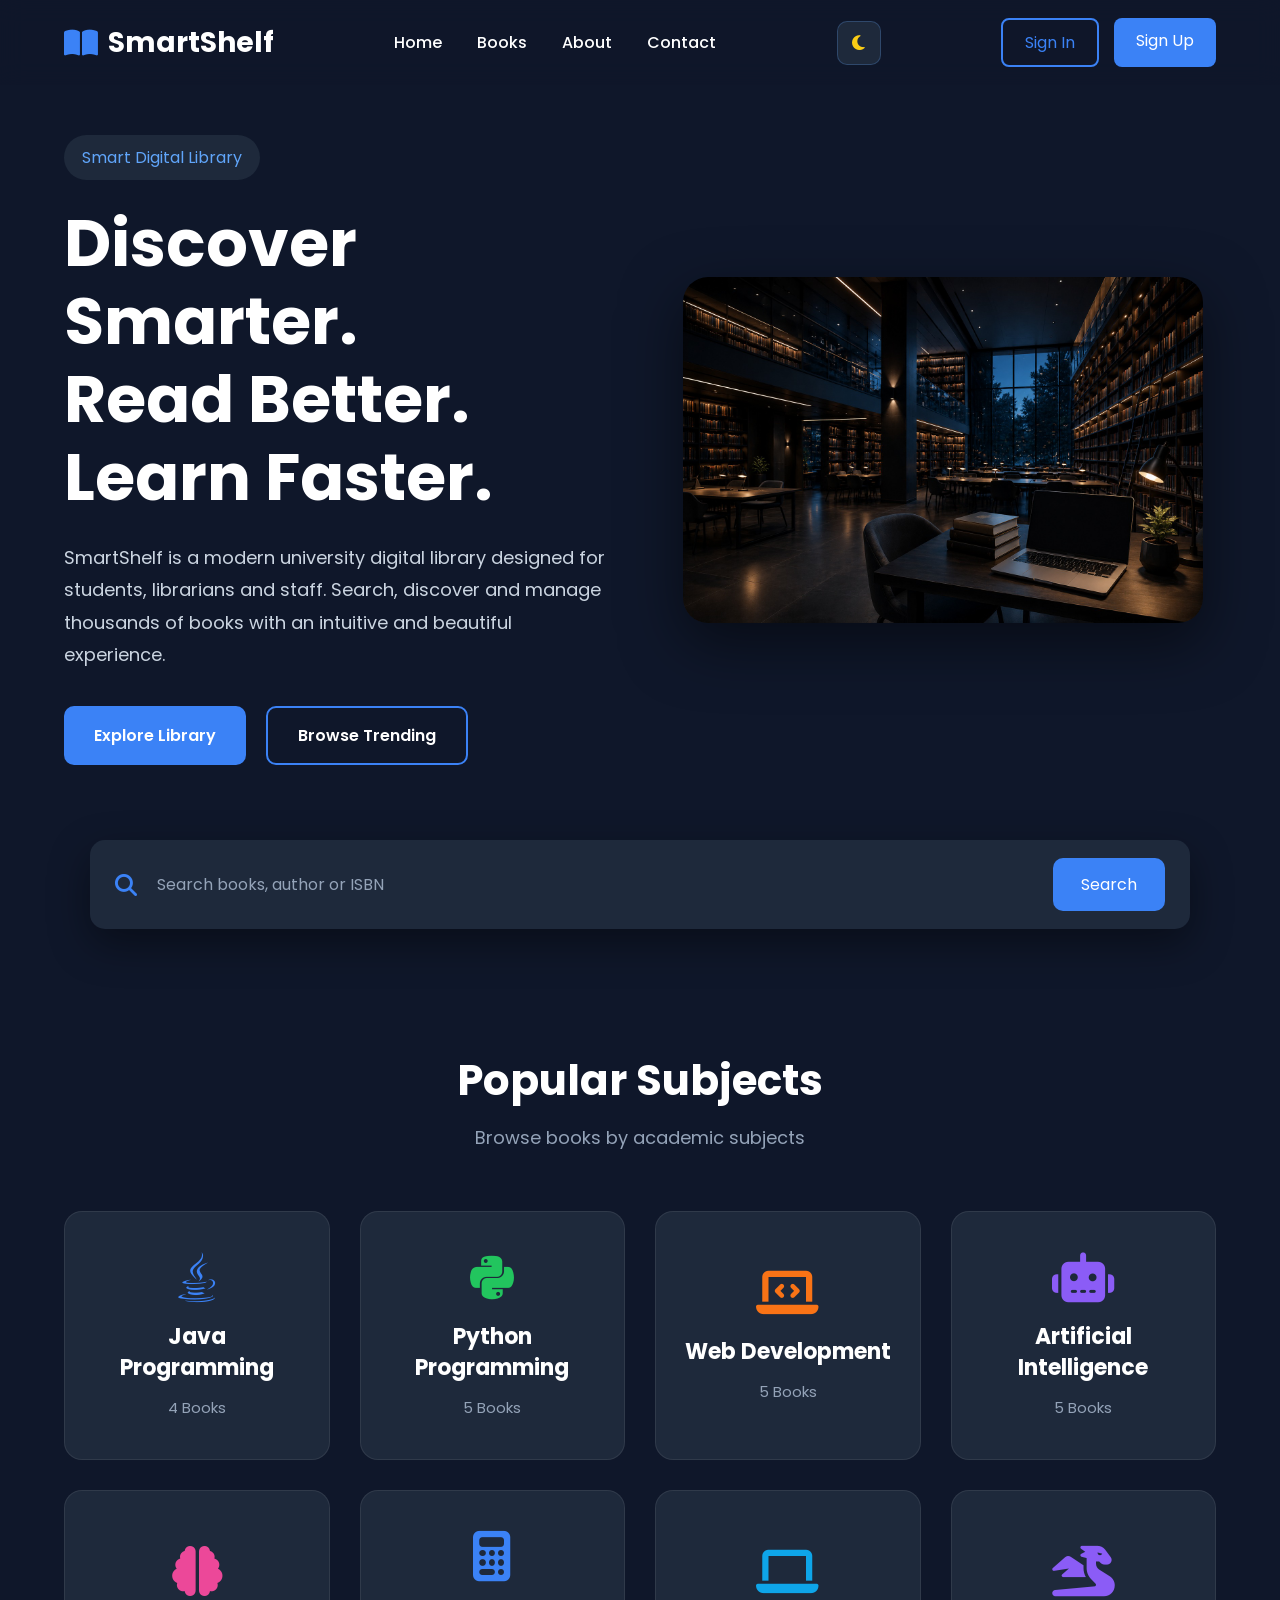
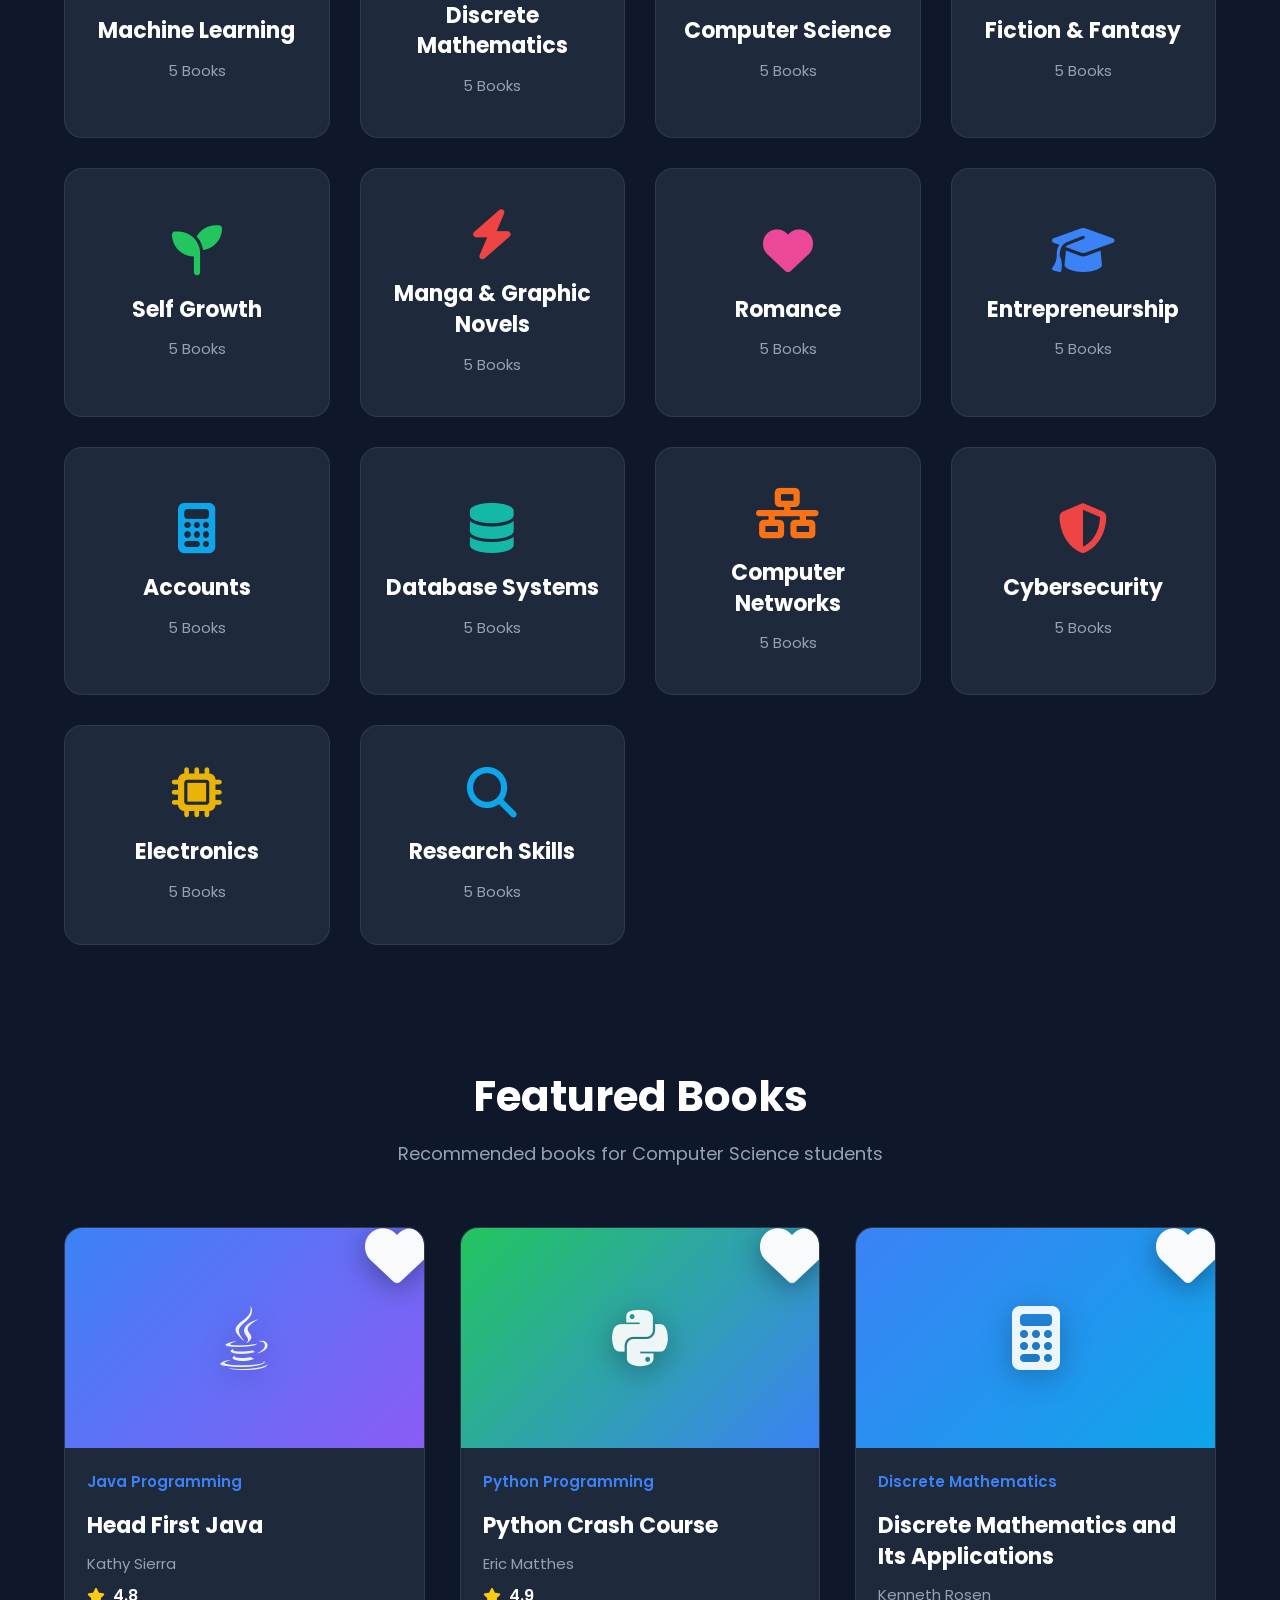
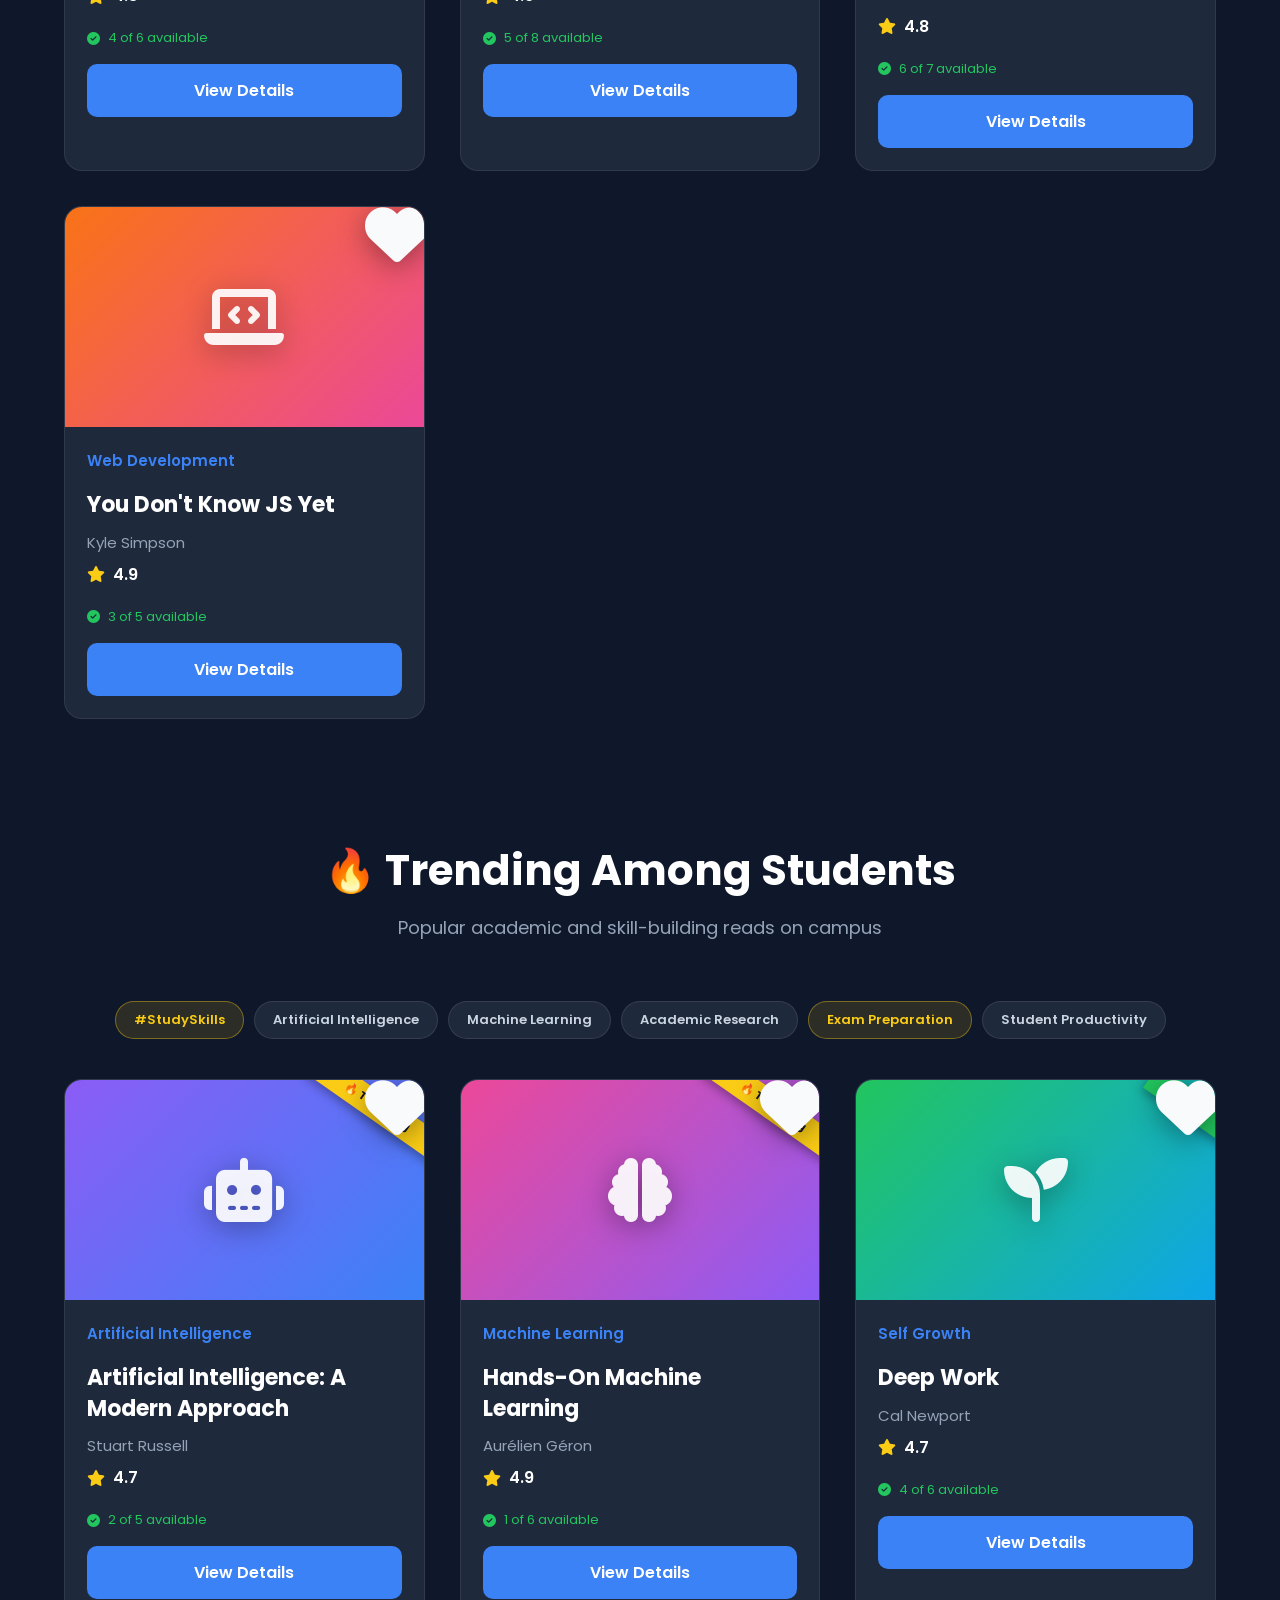
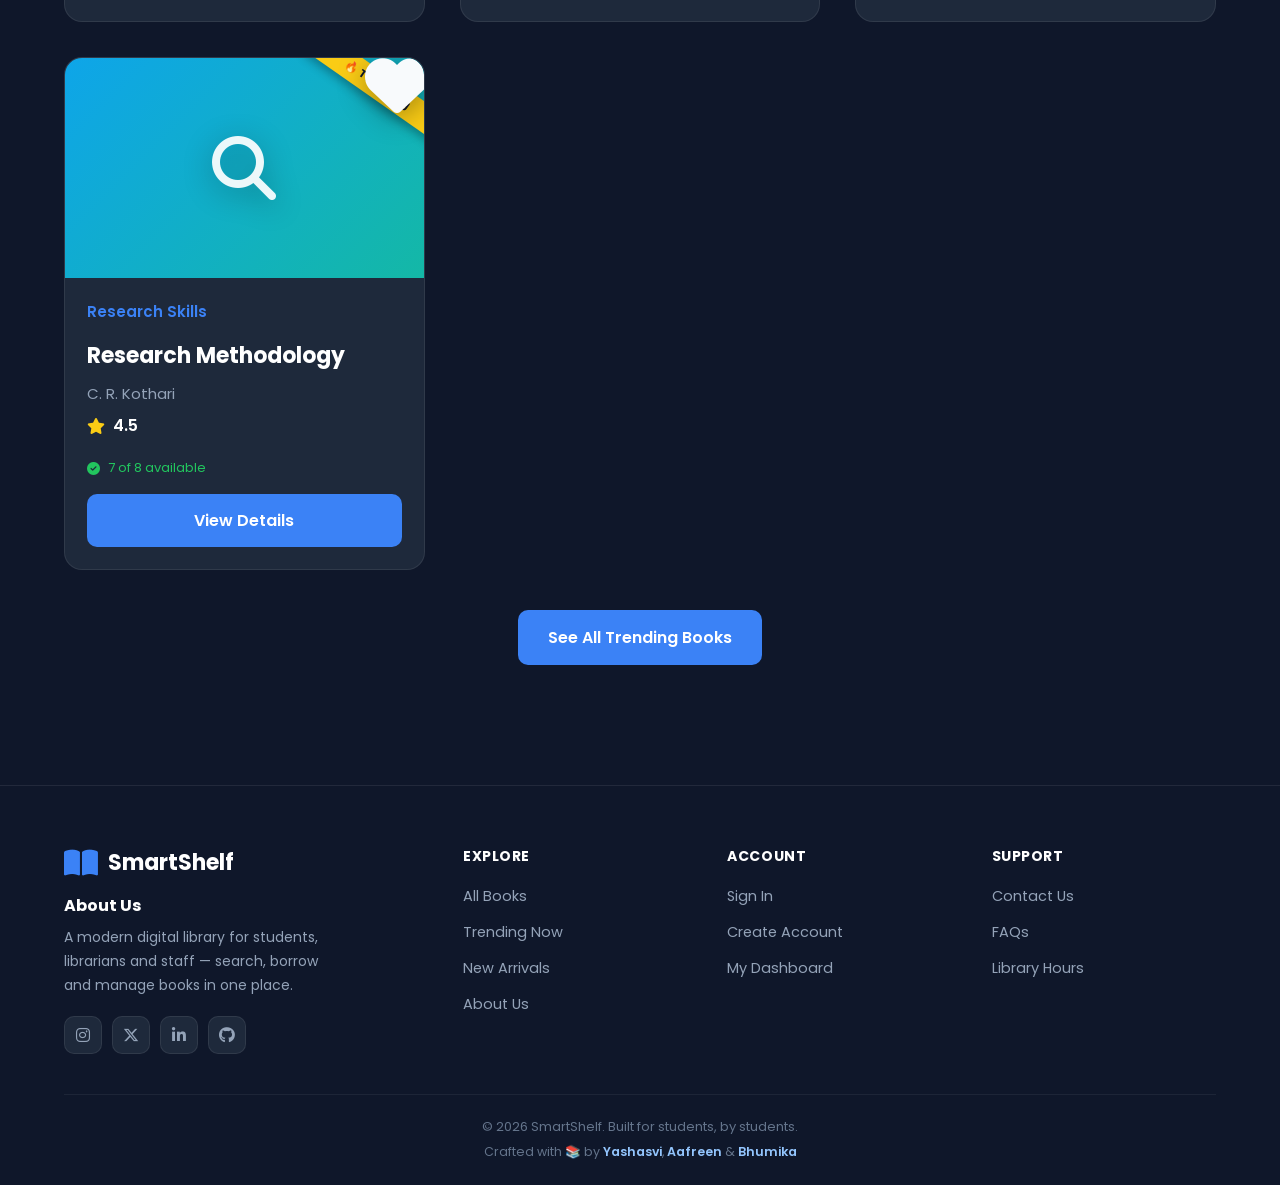
==== index.html @ 06f3b606 "Initial project upload" ====
<!DOCTYPE html>
<html lang="en">

<head>
    <meta charset="UTF-8">
    <meta name="viewport" content="width=device-width, initial-scale=1.0">
    <title>SmartShelf | Discover Smarter. Read Better. Learn Faster.</title>

    <!-- CSS -->
    <link rel="stylesheet" href="style.css">
    <link rel="stylesheet" href="enhancements.css">

    <!-- Google Font -->
    <link
        href="https://fonts.googleapis.com/css2?family=Poppins:wght@300;400;500;600;700;800&display=swap"
        rel="stylesheet">

    <!-- Font Awesome -->
    <link rel="stylesheet"
        href="https://cdnjs.cloudflare.com/ajax/libs/font-awesome/6.7.2/css/all.min.css">
</head>

<body>

    <!-- ==================== PAGE LOADER ==================== -->
    <div id="page-loader" class="page-loader" aria-label="Loading SmartShelf">
        <div class="loader-content">
            <div class="loader-logo">
                <i class="fa-solid fa-book-open"></i>
            </div>
            <h2>SmartShelf</h2>
            <p>Preparing your library...</p>
            <div class="loader-track">
                <div class="loader-progress"></div>
            </div>
            <span class="loader-percent">0%</span>
        </div>
    </div>


    <!-- ==================== HEADER ==================== -->

    <header>

        <nav class="navbar">

            <div class="logo">
                <i class="fa-solid fa-book-open"></i>
                <h2>SmartShelf</h2>
            </div>

            <ul class="nav-links">

                <li><a href="index.html">Home</a></li>

                <li><a href="catalog.html">Books</a></li>

                <li><a href="about.html">About</a></li>

                <li><a href="contact.html">Contact</a></li>

            </ul>


                <button class="theme-toggle" id="themeToggle" type="button" aria-label="Toggle dark and light mode">
                <i class="fa-solid fa-moon"></i>
            </button>
            <button class="menu-toggle" type="button" aria-label="Open navigation" aria-expanded="false">
                    <i class="fa-solid fa-bars"></i>
                </button>

            <div class="nav-btn">

                <a href="login.html" class="login-btn">Sign In</a>

                <a href="signup.html" class="signup-btn">Sign Up</a>

            </div>

        </nav>

    </header>

    <!-- ==================== HERO SECTION ==================== -->

    <main>

        <section class="hero">

            <div class="hero-left">

                <span class="tag">
                    Smart Digital Library
                </span>

                <h1>
                    Discover Smarter.
                    <br>
                    Read Better.
                    <br>
                    Learn Faster.
                </h1>

                <p>

                    SmartShelf is a modern university digital library
                    designed for students, librarians and staff.
                    Search, discover and manage thousands of books
                    with an intuitive and beautiful experience.

                </p>

                <div class="hero-buttons">

                    <button class="primary-btn" onclick="location.href='catalog.html'">

                        Explore Library

                    </button>

                    <button class="secondary-btn" onclick="location.href='catalog.html?trend=1'">

                        Browse Trending

                    </button>

                </div>

            </div>

            <div class="hero-right">

                <img src="backgroundimg.png.jpeg"
                    alt="Digital Library">

            </div>

        </section>

        <!-- ================= SEARCH ================= -->

        <section class="search-section">

            <div class="search-box">

                <i class="fa-solid fa-magnifying-glass"></i>

                <input type="text" id="homeSearchInput"
                    placeholder="Search books, author or ISBN">

                <button onclick="const q=document.getElementById('homeSearchInput').value; location.href='catalog.html'+(q?'?q='+encodeURIComponent(q):'')">

                    Search

                </button>

            </div>

        </section>
        

<section class="categories">



    <div class="section-title">



        <h2>Popular Subjects</h2>

        <p>Browse books by academic subjects</p>



    </div>



    <div class="category-container" id="categoryContainer">
        <!-- Rendered dynamically from data.js GENRES -->
    </div>



</section>

<!-- ================= FEATURED BOOKS ================= -->



<section class="featured-books">



    <div class="section-title">



        <h2>Featured Books</h2>



        <p>Recommended books for Computer Science students</p>



    </div>



    <div class="book-container" id="featuredBooksContainer">
        <!-- Rendered dynamically from data.js BOOKS -->
    </div>

</section>

<!-- ================= TRENDING NOW ================= -->

<section class="trending-section">

    <div class="section-title">
        <h2>🔥 Trending Among Students</h2>
        <p>Popular academic and skill-building reads on campus</p>
    </div>

    <div class="trend-tags">
        <span class="trend-tag hot">#StudySkills</span>
        <span class="trend-tag">Artificial Intelligence</span>
        <span class="trend-tag">Machine Learning</span>
        <span class="trend-tag">Academic Research</span>
        <span class="trend-tag hot">Exam Preparation</span>
        <span class="trend-tag">Student Productivity</span>
    </div>

    <div class="book-container" id="trendingBooksContainer">
        <!-- Rendered dynamically from data.js BOOKS (trending: true) -->
    </div>

    <div class="section-cta" style="text-align:center; margin-top:40px;">
        <button class="primary-btn" onclick="location.href='catalog.html?trend=1'">See All Trending Books</button>
    </div>

</section>

    </main>

    <footer class="site-footer">
        <div class="footer-inner">
            <div class="footer-about">
                <div class="logo">
                    <i class="fa-solid fa-book-open"></i>
                    <h2>SmartShelf</h2>
                </div>
                <h4 style="margin:14px 0 8px;">About Us</h4>
                <p>A modern digital library for students, librarians and staff — search, borrow and manage books in one place.</p>
                <div class="footer-social">
                    <a href="#"><i class="fa-brands fa-instagram"></i></a>
                    <a href="#"><i class="fa-brands fa-x-twitter"></i></a>
                    <a href="#"><i class="fa-brands fa-linkedin-in"></i></a>
                    <a href="#"><i class="fa-brands fa-github"></i></a>
                </div>
            </div>
            <div class="footer-col">
                <h4>Explore</h4>
                <ul>
                    <li><a href="catalog.html">All Books</a></li>
                    <li><a href="catalog.html?trend=1">Trending Now</a></li>
                    <li><a href="catalog.html?filter=new">New Arrivals</a></li>
                    <li><a href="about.html">About Us</a></li>
                </ul>
            </div>
            <div class="footer-col">
                <h4>Account</h4>
                <ul>
                    <li><a href="login.html">Sign In</a></li>
                    <li><a href="signup.html">Create Account</a></li>
                    <li><a href="dashboard.html">My Dashboard</a></li>
                </ul>
            </div>
            <div class="footer-col">
                <h4>Support</h4>
                <ul>
                    <li><a href="contact.html">Contact Us</a></li>
                    <li><a href="about.html">FAQs</a></li>
                    <li><a href="#">Library Hours</a></li>
                </ul>
            </div>
        </div>
        <div class="footer-bottom">
            <p>&copy; 2026 SmartShelf. Built for students, by students.</p>
            <p class="footer-credit">Crafted with 📚 by <strong>Yashasvi</strong>, <strong>Aafreen</strong> &amp; <strong>Bhumika</strong></p>
        </div>
    </footer>

    <script src="data.js"></script>
    <script src="app.js"></script>
    <script>
        document.addEventListener("DOMContentLoaded", () => {
            // ---- Popular Subjects (dynamic from GENRES) ----
            const catContainer = document.getElementById("categoryContainer");
            if (catContainer) {
                const books = getAllBooks();
                catContainer.innerHTML = Object.entries(GENRES).map(([key, g]) => {
                    const count = books.filter(b => b.genre === key).length;
                    return `
                    <div class="category-card" onclick="location.href='catalog.html?genre=${key}'">
                        <i class="${g.icon}" style="color:${g.color1}"></i>
                        <h3>${g.label}</h3>
                        <p>${count} Books</p>
                    </div>`;
                }).join("");
            }

            // ---- Featured Books (first 4 non-trending) ----
            const featuredContainer = document.getElementById("featuredBooksContainer");
            if (featuredContainer) {
                const books = getAllBooks().filter(b => !b.trending).slice(0, 4);
                featuredContainer.innerHTML = books.map(bookCardHTML).join("");
            }

            // ---- Trending Now (Gen-Z picks) ----
            const trendContainer = document.getElementById("trendingBooksContainer");
            if (trendContainer) {
                const books = getAllBooks().filter(b => b.trending);
                trendContainer.innerHTML = books.map(bookCardHTML).join("");
            }

            const loader = document.getElementById("page-loader");
            const progress = document.querySelector(".loader-progress");
            const percent = document.querySelector(".loader-percent");
            const menuToggle = document.querySelector(".menu-toggle");
            const navLinks = document.querySelector(".nav-links");

            let value = 0;
            const timer = setInterval(() => {
                value += Math.floor(Math.random() * 8) + 3;
                if (value >= 100) {
                    value = 100;
                    clearInterval(timer);
                }
                progress.style.width = value + "%";
                percent.textContent = value + "%";
            }, 55);

            window.addEventListener("load", () => {
                setTimeout(() => {
                    progress.style.width = "100%";
                    percent.textContent = "100%";
                    loader.classList.add("loader-hidden");
                    document.body.classList.add("page-ready");
                }, 250);
            });

            if (menuToggle && navLinks) {
                menuToggle.addEventListener("click", () => {
                    const isOpen = navLinks.classList.toggle("nav-open");
                    menuToggle.setAttribute("aria-expanded", isOpen);
                    menuToggle.innerHTML = isOpen
                        ? '<i class="fa-solid fa-xmark"></i>'
                        : '<i class="fa-solid fa-bars"></i>';
                });

                navLinks.querySelectorAll("a").forEach(link => {
                    link.addEventListener("click", () => {
                        navLinks.classList.remove("nav-open");
                        menuToggle.setAttribute("aria-expanded", "false");
                        menuToggle.innerHTML = '<i class="fa-solid fa-bars"></i>';
                    });
                });
            }
        });
    </script>

</body>

</html>
---- style.css ----
:root{
    --color-surface:#ffffff;
    --color-border:#D7DEE8;
    --color-text:#0F172A;
}

/* =========================
   Google Font & Reset
========================= */

*{
    margin:0;
    padding:0;
    box-sizing:border-box;
    font-family:'Poppins',sans-serif;
    scroll-behavior:smooth;
}

body{
    background:#0F172A;
    color:#fff;
}

body.light-mode{
    background:#F8FAFC;
    color:#0F172A;
}

a{
    text-decoration:none;
}

ul{
    list-style:none;
}

/* =========================
        NAVBAR
========================= */

header{
    width:100%;
    position:fixed;
    top:0;
    left:0;
    z-index:1000;

    background:rgba(15,23,42,0.8);
    backdrop-filter:blur(12px);
}

.navbar{

    width:90%;
    max-width:1300px;

    margin:auto;

    display:flex;
    justify-content:space-between;
    align-items:center;

    padding:18px 0;
}

/* Logo */

.logo{
    display:flex;
    align-items:center;
    gap:10px;
}

.logo i{
    color:#3B82F6;
    font-size:30px;
}

.logo h2{
    font-size:28px;
    color:white;
}

/* Navigation */

.nav-links{

    display:flex;
    gap:35px;
}

.nav-links a{

    color:white;
    font-weight:500;
    transition:.3s;
}

.nav-links a:hover{

    color:#3B82F6;
}

/* Buttons */

.nav-btn{

    display:flex;
    gap:15px;
}

.login-btn,
.signup-btn{

    padding:10px 22px;

    border-radius:8px;

    transition:.3s;
}

/* Sign In */

.login-btn{

    color:#3B82F6;

    border:2px solid #3B82F6;
}

.login-btn:hover{

    background:#3B82F6;
    color:white;
}

/* Sign Up */

.signup-btn{

    background:#3B82F6;

    color:white;
}

.signup-btn:hover{

    background:#2563EB;
}

/* =========================
        HERO
========================= */

.hero{

    width:90%;
    max-width:1300px;

    margin:auto;

    min-height:100vh;

    display:flex;
    justify-content:space-between;
    align-items:center;

    gap:60px;
}

/* Left */

.hero-left{

    flex:1;
}

.tag{

    display:inline-block;

    padding:10px 18px;

    border-radius:50px;

    background:#1E293B;

    color:#60A5FA;

    margin-bottom:25px;
}

.hero-left h1{

    font-size:65px;

    line-height:1.2;

    margin-bottom:25px;
}

.hero-left p{

    color:#CBD5E1;

    font-size:18px;

    line-height:1.8;

    margin-bottom:35px;
}

/* Buttons */

.hero-buttons{

    display:flex;

    gap:20px;
}

.primary-btn,
.secondary-btn{

    padding:15px 30px;

    border:none;

    border-radius:10px;

    cursor:pointer;

    font-size:16px;

    font-weight:600;

    transition:.3s;
}

/* Primary */

.primary-btn{

    background:#3B82F6;

    color:white;
}

.primary-btn:hover{

    transform:translateY(-5px);

    box-shadow:0 0 20px rgba(59,130,246,.5);
}

/* Secondary */

.secondary-btn{

    background:transparent;

    border:2px solid #3B82F6;

    color:white;
}

.secondary-btn:hover{

    background:#3B82F6;
}

/* =========================
      HERO IMAGE
========================= */

.hero-right{

    flex:1;

    display:flex;

    justify-content:center;
}

.hero-right img{

    width:100%;

    max-width:520px;

    border-radius:25px;

    box-shadow:0 20px 60px rgba(0,0,0,.5);
}

/* =========================
      SEARCH BAR
========================= */

.search-section{

    width:90%;

    max-width:1100px;

    margin:-60px auto 100px;
}

.search-box{

    background:#1E293B;

    display:flex;

    align-items:center;

    justify-content:space-between;

    gap:20px;

    padding:18px 25px;

    border-radius:15px;

    box-shadow:0 15px 40px rgba(0,0,0,.4);
}

.search-box i{

    color:#3B82F6;

    font-size:22px;
}

.search-box input{

    flex:1;

    background:none;

    border:none;

    outline:none;

    color:white;

    font-size:16px;
}

.search-box input::placeholder{

    color:#94A3B8;
}

.search-box button{

    background:#3B82F6;

    color:white;

    border:none;

    padding:14px 28px;

    border-radius:10px;

    cursor:pointer;

    font-size:16px;

    transition:.3s;
}

.search-box button:hover{

    background:#2563EB;
}

/* =========================
      RESPONSIVE
========================= */

@media(max-width:1000px){

    .hero{

        flex-direction:column;

        text-align:center;

        padding-top:120px;
    }

    .hero-left h1{

        font-size:45px;
    }

    .hero-buttons{

        justify-content:center;
    }

    .hero-right{

        margin-top:40px;
    }
}

@media(max-width:768px){

    .navbar{

        flex-direction:column;

        gap:20px;
    }

    .nav-links{

        flex-wrap:wrap;

        justify-content:center;
    }

    .search-box{

        flex-direction:column;
    }

    .search-box input{

        width:100%;
    }

    .search-box button{

        width:100%;
    }

    .hero-left h1{

        font-size:36px;
    }

}


/*=========================================
        SECTION TITLE
=========================================*/

.section-title{
    text-align:center;
    margin-bottom:60px;
}

.section-title h2{
    font-size:42px;
    color:#fff;
    margin-bottom:12px;
    font-weight:700;
}

.section-title p{
    color:#94A3B8;
    font-size:18px;
}


/*=========================================
        POPULAR SUBJECTS
=========================================*/

.categories{
    width:90%;
    max-width:1300px;
    margin:120px auto;
}

.category-container{

    display:grid;

    grid-template-columns:repeat(auto-fit,minmax(220px,1fr));

    gap:30px;

}

.category-card{

    background:#1E293B;

    border:1px solid rgba(255,255,255,.08);

    border-radius:18px;

    padding:40px 25px;

    text-align:center;

    transition:.35s;

    cursor:pointer;

    display:flex;

    flex-direction:column;

    justify-content:center;

    align-items:center;

    min-height:220px;

}

.category-card:hover{

    transform:translateY(-10px);

    border-color:#3B82F6;

    box-shadow:0 15px 35px rgba(59,130,246,.25);

}

.category-card i{

    font-size:50px;

    color:#3B82F6;

    margin-bottom:20px;

}

.category-card h3{

    color:white;

    font-size:22px;

    margin-bottom:12px;

    line-height:1.4;

}

.category-card p{

    color:#94A3B8;

    font-size:15px;

}


/*=========================================
        FEATURED BOOKS
=========================================*/

.featured-books{

    width:90%;

    max-width:1300px;

    margin:120px auto;

}

.book-container{

    display:grid;

    grid-template-columns:repeat(auto-fit,minmax(270px,1fr));

    gap:35px;

}

.book-card{

    background:#1E293B;

    border-radius:18px;

    overflow:hidden;

    border:1px solid rgba(255,255,255,.08);

    transition:.35s;

}

.book-card:hover{

    transform:translateY(-10px);

    border-color:#3B82F6;

    box-shadow:0 15px 35px rgba(59,130,246,.25);

}

.book-card img{

    width:100%;

    height:330px;

    object-fit:cover;

}

.book-info{

    padding:22px;

    display:flex;

    flex-direction:column;

}

.book-info h3{

    color:white;

    font-size:22px;

    line-height:1.4;

    margin-bottom:10px;

}

.author{

    color:#94A3B8;

    font-size:15px;

    margin-bottom:8px;

}

.subject{

    color:#3B82F6;

    font-size:15px;

    font-weight:600;

    margin-bottom:18px;

}

.rating{

    display:flex;

    align-items:center;

    gap:8px;

    margin-bottom:20px;

}

.rating i{

    color:#FACC15;

}

.rating span{

    color:white;

    font-weight:600;

}

.book-info button{

    margin-top:auto;

    width:100%;

    padding:14px;

    border:none;

    border-radius:10px;

    background:#3B82F6;

    color:white;

    font-size:16px;

    font-weight:600;

    cursor:pointer;

    transition:.3s;

}

.book-info button:hover{

    background:#2563EB;

}


/*=========================================
        RESPONSIVE
=========================================*/

@media(max-width:992px){

    .category-container{

        grid-template-columns:repeat(2,1fr);

    }

    .book-container{

        grid-template-columns:repeat(2,1fr);

    }

}

@media(max-width:768px){

    .section-title h2{

        font-size:34px;

    }

    .category-container{

        grid-template-columns:1fr;

    }

    .book-container{

        grid-template-columns:1fr;

    }

}


/* =========================================================
   SMARTSHELF POLISH + SMOOTH PAGE LOADER
   ========================================================= */

html {
    overflow-x: hidden;
}

body {
    overflow-x: hidden;
}

/* ---------- Smooth loading screen ---------- */
.page-loader {
    position: fixed;
    inset: 0;
    z-index: 99999;
    display: flex;
    align-items: center;
    justify-content: center;
    background:
        radial-gradient(circle at 50% 35%, rgba(59,130,246,.16), transparent 32%),
        #0F172A;
    opacity: 1;
    visibility: visible;
    transition: opacity .65s ease, visibility .65s ease;
}

.page-loader.loader-hidden {
    opacity: 0;
    visibility: hidden;
    pointer-events: none;
}

.loader-content {
    width: min(88%, 380px);
    text-align: center;
    animation: loaderFloat 1.1s ease-in-out infinite alternate;
}

.loader-logo {
    width: 76px;
    height: 76px;
    margin: 0 auto 18px;
    display: grid;
    place-items: center;
    border: 1px solid rgba(96,165,250,.35);
    border-radius: 22px;
    background: rgba(30,41,59,.72);
    box-shadow: 0 0 0 8px rgba(59,130,246,.05), 0 18px 45px rgba(0,0,0,.35);
}

.loader-logo i {
    color: #60A5FA;
    font-size: 34px;
    animation: bookPulse 1.2s ease-in-out infinite;
}

.loader-content h2 {
    margin-bottom: 5px;
    color: #fff;
    font-size: 30px;
    font-weight: 700;
}

.loader-content p {
    margin-bottom: 25px;
    color: #94A3B8;
    font-size: 14px;
}

.loader-track {
    width: 100%;
    height: 7px;
    overflow: hidden;
    border-radius: 999px;
    background: rgba(148,163,184,.14);
    box-shadow: inset 0 1px 3px rgba(0,0,0,.25);
}

.loader-progress {
    position: relative;
    width: 0;
    height: 100%;
    border-radius: inherit;
    background: linear-gradient(90deg, #2563EB, #60A5FA, #93C5FD);
    box-shadow: 0 0 18px rgba(59,130,246,.7);
    transition: width .12s ease-out;
}

.loader-progress::after {
    content: "";
    position: absolute;
    top: 0;
    right: 0;
    width: 70px;
    height: 100%;
    background: linear-gradient(90deg, transparent, rgba(255,255,255,.65), transparent);
    animation: loaderShine 1s linear infinite;
}

.loader-percent {
    display: block;
    margin-top: 10px;
    color: #60A5FA;
    font-size: 12px;
    font-weight: 600;
    letter-spacing: .08em;
}

@keyframes loaderShine {
    from { transform: translateX(-80px); }
    to { transform: translateX(80px); }
}

@keyframes bookPulse {
    0%, 100% { transform: translateY(0) rotate(0deg) scale(1); }
    50% { transform: translateY(-4px) rotate(-3deg) scale(1.06); }
}

@keyframes loaderFloat {
    from { transform: translateY(0); }
    to { transform: translateY(-5px); }
}

/* ---------- Mobile navigation ---------- */
.menu-toggle {
    display: none;
    width: 44px;
    height: 44px;
    border: 1px solid rgba(96,165,250,.35);
    border-radius: 10px;
    background: #1E293B;
    color: #60A5FA;
    font-size: 19px;
    cursor: pointer;
    transition: .25s ease;
}

.menu-toggle:hover {
    background: #26364f;
    transform: translateY(-2px);
}

/* ---------- Better tablet sizing ---------- */
@media (max-width: 1100px) {
    .navbar {
        width: 92%;
    }

    .nav-links {
        gap: 22px;
    }

    .hero {
        width: 92%;
        gap: 35px;
    }

    .hero-left h1 {
        font-size: clamp(42px, 6vw, 58px);
    }

    .categories,
    .featured-books {
        width: 92%;
    }
}

/* ---------- Tablet ---------- */
@media (max-width: 850px) {
    header {
        background: rgba(15,23,42,.94);
    }

    .navbar {
        position: relative;
        width: 92%;
        min-height: 72px;
        padding: 14px 0;
        flex-wrap: wrap;
    }

    .logo h2 {
        font-size: 24px;
    }

    .logo i {
        font-size: 26px;
    }

    .menu-toggle {
        display: block;
        margin-left: auto;
    }

    .nav-links {
        position: absolute;
        top: calc(100% + 8px);
        left: 0;
        width: 100%;
        display: flex;
        flex-direction: column;
        gap: 0;
        padding: 8px;
        border: 1px solid rgba(255,255,255,.08);
        border-radius: 16px;
        background: rgba(15,23,42,.98);
        box-shadow: 0 20px 50px rgba(0,0,0,.35);
        opacity: 0;
        visibility: hidden;
        transform: translateY(-10px);
        pointer-events: none;
        transition: .3s ease;
    }

    .nav-links.nav-open {
        opacity: 1;
        visibility: visible;
        transform: translateY(0);
        pointer-events: auto;
    }

    .nav-links li a {
        display: block;
        padding: 13px 16px;
        border-radius: 10px;
    }

    .nav-links li a:hover {
        background: rgba(59,130,246,.1);
    }

    .nav-btn {
        display: none;
    }

    .hero {
        min-height: auto;
        padding-top: 125px;
        padding-bottom: 70px;
    }

    .hero-right img {
        max-width: 620px;
    }

    .search-section {
        margin: -20px auto 80px;
    }
}

/* ---------- Phones ---------- */
@media (max-width: 600px) {
    .loader-content {
        width: 82%;
    }

    .loader-logo {
        width: 66px;
        height: 66px;
        border-radius: 18px;
    }

    .loader-logo i {
        font-size: 29px;
    }

    .loader-content h2 {
        font-size: 26px;
    }

    .hero {
        width: 92%;
        padding-top: 112px;
        padding-bottom: 45px;
        gap: 30px;
    }

    .hero-left h1 {
        margin-bottom: 18px;
        font-size: clamp(32px, 10vw, 43px);
        line-height: 1.13;
    }

    .hero-left p {
        font-size: 15px;
        line-height: 1.7;
        margin-bottom: 25px;
    }

    .tag {
        padding: 8px 14px;
        margin-bottom: 18px;
        font-size: 13px;
    }

    .hero-buttons {
        width: 100%;
        flex-direction: column;
        gap: 12px;
    }

    .primary-btn,
    .secondary-btn {
        width: 100%;
        padding: 13px 20px;
    }

    .hero-right {
        width: 100%;
        margin-top: 5px;
    }

    .hero-right img {
        width: 100%;
        border-radius: 18px;
    }

    .search-section {
        width: 92%;
        margin: 0 auto 70px;
    }

    .search-box {
        padding: 15px;
        gap: 12px;
        border-radius: 14px;
    }

    .search-box input {
        min-width: 0;
        width: 100%;
        text-align: center;
        font-size: 14px;
    }

    .search-box i {
        display: none;
    }

    .search-box button {
        width: 100%;
        padding: 12px 20px;
    }

    .categories,
    .featured-books {
        width: 92%;
        margin: 80px auto;
    }

    .section-title {
        margin-bottom: 32px;
    }

    .section-title h2 {
        font-size: clamp(28px, 8vw, 34px);
    }

    .section-title p {
        font-size: 14px;
        line-height: 1.6;
    }

    .category-container,
    .book-container {
        grid-template-columns: 1fr;
        gap: 18px;
    }

    .category-card {
        min-height: 190px;
        padding: 30px 20px;
    }

    .category-card i {
        font-size: 42px;
    }

    .category-card h3 {
        font-size: 19px;
    }

    .book-card img {
        height: 300px;
    }

    .book-info {
        padding: 18px;
    }

    .book-info h3 {
        font-size: 19px;
    }
}

/* ---------- Very small phones ---------- */
@media (max-width: 380px) {
    .logo h2 {
        font-size: 21px;
    }

    .logo i {
        font-size: 23px;
    }

    .menu-toggle {
        width: 40px;
        height: 40px;
    }

    .hero {
        padding-top: 105px;
    }

    .hero-left h1 {
        font-size: 31px;
    }

    .hero-left p {
        font-size: 14px;
    }

    .book-card img {
        height: 270px;
    }
}

/* ---------- Reduced motion accessibility ---------- */
@media (prefers-reduced-motion: reduce) {
    *,
    *::before,
    *::after {
        scroll-behavior: auto !important;
        animation-duration: .01ms !important;
        animation-iteration-count: 1 !important;
        transition-duration: .01ms !important;
    }
}

/* =========================================================
   SMARTSHELF LMS — EXTENDED COMPONENTS
   ========================================================= */

/* ---------- Icon-based book covers (no external images needed) ---------- */
.book-cover{
    position:relative;
    width:100%;
    height:220px;
    display:flex;
    align-items:center;
    justify-content:center;
    overflow:hidden;
}
.book-cover i{
    font-size:64px;
    color:rgba(255,255,255,.92);
    filter:drop-shadow(0 6px 14px rgba(0,0,0,.35));
}
.book-ribbon{
    position:absolute;
    top:14px;
    right:-34px;
    transform:rotate(35deg);
    padding:5px 40px;
    font-size:11px;
    font-weight:700;
    letter-spacing:.03em;
    color:#0F172A;
    box-shadow:0 4px 10px rgba(0,0,0,.3);
}
.ribbon-new{ background:#22C55E; }
.ribbon-trend{ background:#FACC15; }

.availability{
    display:flex;
    align-items:center;
    gap:8px;
    font-size:13px;
    margin-bottom:16px;
}
.avail-yes{ color:#22C55E; }
.avail-no{ color:#F87171; }

/* ---------- Section eyebrow reuse for inner pages ---------- */
.page-hero{
    width:90%;
    max-width:1300px;
    margin:0 auto;
    padding:150px 0 50px;
    text-align:center;
}
.page-visual{
    display:block;
    width:100%;
    height:210px;
    object-fit:cover;
    border-radius:18px;
    margin-bottom:32px;
    box-shadow:0 18px 45px rgba(0,0,0,.28);
}
.page-visual-strip{
    width:90%;
    max-width:1100px;
    margin:0 auto;
    padding-top:125px;
}
.page-visual-strip img{
    display:block;
    width:100%;
    height:180px;
    object-fit:cover;
    border-radius:18px;
    box-shadow:0 18px 45px rgba(0,0,0,.28);
}
.page-hero h1{
    font-size:clamp(32px,5vw,52px);
    margin-bottom:14px;
}
.page-hero p{
    color:#94A3B8;
    font-size:17px;
    max-width:640px;
    margin:0 auto;
}

/* ---------- Filter bar (catalog page) ---------- */
.filter-bar{
    width:90%;
    max-width:1300px;
    margin:0 auto 40px;
    background:#1E293B;
    border:1px solid rgba(255,255,255,.08);
    border-radius:16px;
    padding:20px;
    display:flex;
    flex-wrap:wrap;
    gap:14px;
    align-items:center;
}
.filter-group{
    display:flex;
    flex-direction:column;
    gap:6px;
}
.filter-group label{
    font-size:12px;
    color:#94A3B8;
    font-weight:600;
    text-transform:uppercase;
    letter-spacing:.04em;
}
.filter-group select,
.filter-group input{
    background:#0F172A;
    border:1px solid rgba(255,255,255,.1);
    color:#fff;
    padding:10px 14px;
    border-radius:10px;
    font-size:14px;
    min-width:160px;
}
.filter-count{
    margin-left:auto;
    color:#60A5FA;
    font-weight:600;
    font-size:14px;
}
.filter-reset{
    background:transparent;
    border:1px solid #3B82F6;
    color:#60A5FA;
    padding:10px 18px;
    border-radius:10px;
    cursor:pointer;
    font-size:14px;
    transition:.25s;
}
.filter-reset:hover{ background:#3B82F6; color:#fff; }

.catalog-grid{
    width:90%;
    max-width:1300px;
    margin:0 auto 100px;
    display:grid;
    grid-template-columns:repeat(auto-fit,minmax(260px,1fr));
    gap:30px;
}

.empty-state{
    width:90%;
    max-width:600px;
    margin:60px auto;
    text-align:center;
    color:#94A3B8;
}
.empty-state i{ font-size:52px; color:#334155; margin-bottom:18px; }
.empty-state h3{ color:#fff; margin-bottom:8px; }

/* ---------- Trending / Gen-Z section ---------- */
.trending-section{
    width:90%;
    max-width:1300px;
    margin:120px auto;
}
.trend-tags{
    display:flex;
    flex-wrap:wrap;
    gap:10px;
    justify-content:center;
    margin-bottom:40px;
}
.trend-tag{
    padding:8px 18px;
    border-radius:50px;
    background:#1E293B;
    border:1px solid rgba(255,255,255,.1);
    color:#CBD5E1;
    font-size:13px;
    font-weight:600;
}
.trend-tag.hot{
    background:rgba(250,204,21,.12);
    border-color:rgba(250,204,21,.4);
    color:#FACC15;
}

/* ---------- Book details page ---------- */
.details-wrap{
    width:90%;
    max-width:1100px;
    margin:0 auto 100px;
    padding-top:130px;
    display:grid;
    grid-template-columns:320px 1fr;
    gap:50px;
}
.details-cover{
    width:100%;
    height:420px;
    border-radius:20px;
    display:flex;
    align-items:center;
    justify-content:center;
    box-shadow:0 20px 50px rgba(0,0,0,.4);
    position:relative;
}
.details-cover i{ font-size:110px; color:rgba(255,255,255,.92); }
.details-info .subject{ display:inline-block; margin-bottom:14px; }
.details-info h1{ font-size:clamp(28px,4vw,42px); margin-bottom:10px; }
.details-info .author{ font-size:17px; margin-bottom:18px; }
.details-meta{
    display:flex;
    flex-wrap:wrap;
    gap:22px;
    margin-bottom:24px;
    padding-bottom:24px;
    border-bottom:1px solid rgba(255,255,255,.08);
}
.details-meta div{ display:flex; flex-direction:column; gap:4px; }
.details-meta span:first-child{ font-size:12px; color:#94A3B8; text-transform:uppercase; letter-spacing:.04em; }
.details-meta span:last-child{ font-size:16px; font-weight:600; color:#fff; }
.details-info .desc{ color:#CBD5E1; line-height:1.8; margin-bottom:30px; font-size:15.5px; }
.details-actions{ display:flex; gap:16px; flex-wrap:wrap; }
.related-heading{ margin:70px 0 24px; font-size:24px; }

/* ---------- Auth pages ---------- */
.auth-wrap{
    min-height:100vh;
    display:flex;
    align-items:center;
    justify-content:center;
    padding:130px 20px 60px;
}
.auth-card{
    width:100%;
    max-width:420px;
    background:#1E293B;
    border:1px solid rgba(255,255,255,.08);
    border-radius:20px;
    padding:40px 34px;
    box-shadow:0 25px 60px rgba(0,0,0,.4);
}
.auth-visual{
    display:block;
    width:calc(100% + 68px);
    height:125px;
    object-fit:cover;
    margin:-40px -34px 28px;
    border-radius:20px 20px 0 0;
}
.auth-card .logo{ justify-content:center; margin-bottom:22px; }
.auth-card h1{ text-align:center; font-size:26px; margin-bottom:8px; }
.auth-card .subtitle{ text-align:center; color:#94A3B8; font-size:14px; margin-bottom:28px; }
.role-switch{
    display:grid;
    grid-template-columns:repeat(3, 1fr);
    gap:10px;
    margin-bottom:18px;
}
.role-option{
    display:grid;
    grid-template-columns:auto 1fr;
    align-items:center;
    column-gap:9px;
    row-gap:2px;
    text-align:left;
    padding:13px 12px;
    border:1px solid rgba(255,255,255,.1);
    border-radius:12px;
    background:#0F172A;
    color:#CBD5E1;
    cursor:pointer;
    transition:.2s;
}
.role-option i{ grid-row:span 2; color:#64748B; font-size:18px; }
.role-option span{ font-size:13px; font-weight:700; color:#F8FAFC; }
.role-option small{ color:#94A3B8; font-size:10px; }
.role-option:hover{ border-color:rgba(96,165,250,.65); }
.role-option.is-selected{ background:rgba(59,130,246,.13); border-color:#3B82F6; box-shadow:0 0 0 1px rgba(59,130,246,.2); }
.role-option.is-selected i{ color:#60A5FA; }
.form-group{ margin-bottom:18px; }
.form-group label{ display:block; font-size:13px; color:#CBD5E1; margin-bottom:7px; font-weight:500; }
.form-group input, .form-group select, .form-group textarea{
    width:100%;
    background:#0F172A;
    border:1.5px solid rgba(255,255,255,.1);
    color:#fff;
    padding:12px 14px;
    border-radius:10px;
    font-size:14px;
    transition:.2s;
}
.form-group input:focus, .form-group select:focus, .form-group textarea:focus{
    outline:none; border-color:#3B82F6;
}
.form-error{ color:#F87171; font-size:12.5px; margin-top:6px; display:none; }
.form-group.has-error input{ border-color:#F87171; }
.form-group.has-error .form-error{ display:block; }
.auth-card button[type="submit"]{
    width:100%;
    padding:13px;
    border:none;
    border-radius:10px;
    background:#3B82F6;
    color:#fff;
    font-size:15px;
    font-weight:600;
    cursor:pointer;
    transition:.25s;
    margin-top:6px;
}
.auth-card button[type="submit"]:hover{ background:#2563EB; }
.auth-footer{ text-align:center; margin-top:20px; font-size:14px; color:#94A3B8; }
.auth-footer a{ color:#60A5FA; font-weight:600; }
.role-hint{
    background:rgba(59,130,246,.08);
    border:1px solid rgba(59,130,246,.25);
    color:#93C5FD;
    font-size:12.5px;
    padding:10px 12px;
    border-radius:10px;
    margin-bottom:20px;
    display:flex;
    gap:8px;
    align-items:flex-start;
}
@media (max-width:480px){
    .role-switch{ grid-template-columns:1fr; }
    .role-option{ padding:11px 9px; }
    .role-option small{ font-size:9px; }
}

/* ---------- Dashboard ---------- */
.dash-wrap{
    width:90%;
    max-width:1200px;
    margin:0 auto 100px;
    padding-top:130px;
}
.dashboard-visual{
    display:block;
    width:100%;
    height:170px;
    object-fit:cover;
    border-radius:18px;
    margin-bottom:30px;
    box-shadow:0 18px 45px rgba(0,0,0,.25);
}
.dash-welcome{ margin-bottom:36px; }
.dash-welcome h1{ font-size:clamp(26px,4vw,36px); margin-bottom:6px; }
.dash-welcome p{ color:#94A3B8; }
.stat-cards{
    display:grid;
    grid-template-columns:repeat(auto-fit,minmax(200px,1fr));
    gap:20px;
    margin-bottom:44px;
}
.stat-card{
    background:#1E293B;
    border:1px solid rgba(255,255,255,.08);
    border-radius:16px;
    padding:22px;
    display:flex;
    align-items:center;
    gap:16px;
}
.stat-card .icon-badge{
    width:48px; height:48px;
    border-radius:12px;
    display:flex; align-items:center; justify-content:center;
    font-size:20px;
    flex-shrink:0;
}
.stat-card h3{ font-size:26px; margin-bottom:2px; }
.stat-card p{ color:#94A3B8; font-size:13px; }

.dash-section-title{ display:flex; align-items:center; justify-content:space-between; margin-bottom:20px; }
.dash-section-title h2{ font-size:22px; }

.borrowed-list{ display:flex; flex-direction:column; gap:14px; }
.borrowed-item{
    background:#1E293B;
    border:1px solid rgba(255,255,255,.08);
    border-radius:14px;
    padding:18px 20px;
    display:flex;
    align-items:center;
    gap:18px;
    flex-wrap:wrap;
}
.borrowed-item .mini-cover{
    width:52px; height:52px;
    border-radius:10px;
    display:flex; align-items:center; justify-content:center;
    font-size:20px;
    color:#fff;
    flex-shrink:0;
}
.borrowed-item .info{ flex:1; min-width:180px; }
.borrowed-item h4{ font-size:16px; margin-bottom:3px; }
.borrowed-item p{ color:#94A3B8; font-size:13px; }
.status-badge{
    padding:5px 12px;
    border-radius:50px;
    font-size:12px;
    font-weight:600;
}
.status-ok{ background:rgba(34,197,94,.12); color:#22C55E; }
.status-soon{ background:rgba(250,204,21,.12); color:#FACC15; }
.status-late{ background:rgba(239,68,68,.12); color:#F87171; }
.status-returned{ background:rgba(148,163,184,.12); color:#94A3B8; }
.btn-return{
    background:#3B82F6; color:#fff; border:none;
    padding:9px 18px; border-radius:8px; cursor:pointer; font-size:13px; font-weight:600;
    transition:.2s;
}
.btn-return:hover{ background:#2563EB; }
.btn-return:disabled{ background:#334155; cursor:not-allowed; }

/* ---------- Admin panel ---------- */
.admin-wrap{
    width:90%;
    max-width:1300px;
    margin:0 auto 100px;
    padding-top:130px;
}
.admin-toolbar{
    display:flex;
    align-items:center;
    justify-content:space-between;
    flex-wrap:wrap;
    gap:16px;
    margin-bottom:30px;
}
.admin-toolbar h1{ font-size:clamp(24px,4vw,32px); }
.btn-add{
    background:#3B82F6; color:#fff; border:none;
    padding:12px 22px; border-radius:10px; cursor:pointer;
    font-size:14px; font-weight:600; display:inline-flex; align-items:center; gap:8px;
    transition:.25s;
}
.btn-add:hover{ background:#2563EB; }

.admin-table-wrap{
    background:#1E293B;
    border:1px solid rgba(255,255,255,.08);
    border-radius:16px;
    overflow-x:auto;
}
table.admin-table{ width:100%; border-collapse:collapse; min-width:680px; }
.admin-table th{
    text-align:left; padding:16px 18px; font-size:12.5px; text-transform:uppercase;
    letter-spacing:.04em; color:#94A3B8; border-bottom:1px solid rgba(255,255,255,.08);
}
.admin-table td{
    padding:14px 18px; font-size:14px; color:#E2E8F0; border-bottom:1px solid rgba(255,255,255,.05);
    vertical-align:middle;
}
.admin-table tr:last-child td{ border-bottom:none; }
.row-book{ display:flex; align-items:center; gap:12px; }
.row-book .mini-cover{ width:38px; height:38px; border-radius:8px; display:flex; align-items:center; justify-content:center; color:#fff; font-size:14px; flex-shrink:0; }
.admin-actions{ display:flex; gap:8px; }
.icon-btn{
    width:32px; height:32px; border-radius:8px; border:1px solid rgba(255,255,255,.1);
    background:#0F172A; color:#94A3B8; cursor:pointer; display:flex; align-items:center; justify-content:center;
    transition:.2s;
}
.icon-btn:hover{ color:#60A5FA; border-color:#3B82F6; }
.icon-btn.danger:hover{ color:#F87171; border-color:#F87171; }

/* ---------- Modal (add/edit book) ---------- */
.modal-overlay{
    position:fixed; inset:0; background:rgba(15,23,42,.7); backdrop-filter:blur(4px);
    display:flex; align-items:center; justify-content:center; z-index:2000;
    opacity:0; visibility:hidden; transition:.25s;
    padding:20px;
}
.modal-overlay.open{ opacity:1; visibility:visible; }
.modal-box{
    background:#1E293B; border:1px solid rgba(255,255,255,.1); border-radius:18px;
    width:100%; max-width:480px; padding:30px; max-height:90vh; overflow-y:auto;
    transform:translateY(16px); transition:.25s;
}
.modal-overlay.open .modal-box{ transform:translateY(0); }
.modal-box h2{ font-size:20px; margin-bottom:20px; display:flex; justify-content:space-between; align-items:center; }
.modal-box h2 button{ background:none; border:none; color:#94A3B8; font-size:18px; cursor:pointer; }
.form-row-2{ display:grid; grid-template-columns:1fr 1fr; gap:14px; }

/* ---------- About / Contact page ---------- */
.about-grid{
    width:90%; max-width:1300px; margin:0 auto 100px;
    display:grid; grid-template-columns:repeat(auto-fit,minmax(240px,1fr)); gap:26px;
}
.about-card{
    background:#1E293B; border:1px solid rgba(255,255,255,.08); border-radius:16px; padding:30px 24px;
}
.about-card i{ font-size:32px; color:#3B82F6; margin-bottom:16px; }
.about-card h3{ margin-bottom:10px; font-size:18px; }
.about-card p{ color:#94A3B8; font-size:14.5px; line-height:1.7; }

.contact-wrap{
    width:90%; max-width:800px; margin:0 auto 100px;
    background:#1E293B; border:1px solid rgba(255,255,255,.08); border-radius:20px; padding:44px;
}
.contact-wrap h2{ text-align:center; margin-bottom:8px; }
.contact-wrap > p{ text-align:center; color:#94A3B8; margin-bottom:32px; }

/* ---------- Toast notifications ---------- */
.toast-box{
    position:fixed; top:20px; right:20px; z-index:99999;
    display:flex; flex-direction:column; gap:10px;
}
.toast{
    display:flex; align-items:center; gap:10px;
    background:#1E293B; border:1px solid rgba(255,255,255,.1);
    padding:14px 18px; border-radius:12px; color:#fff; font-size:14px;
    box-shadow:0 15px 40px rgba(0,0,0,.4);
    opacity:0; transform:translateX(20px);
    transition:.3s ease;
    max-width:320px;
}
.toast.show{ opacity:1; transform:translateX(0); }
.toast-success i{ color:#22C55E; }
.toast-error i{ color:#F87171; }
.toast-info i{ color:#60A5FA; }

/* ---------- Footer ---------- */
.site-footer{
    border-top:1px solid rgba(255,255,255,.08);
    padding:60px 0 24px;
    margin-top:60px;
}
.footer-inner{
    width:90%; max-width:1300px; margin:0 auto;
    display:grid; grid-template-columns:1.6fr 1fr 1fr 1fr; gap:40px;
}
.footer-inner .logo{ margin-bottom:14px; }
.footer-inner .logo h2{ font-size:22px; }
.footer-about p{ color:#94A3B8; font-size:14px; line-height:1.7; max-width:280px; margin-bottom:18px; }
.footer-social{ display:flex; gap:10px; }
.footer-social a{
    width:38px; height:38px; border-radius:10px; background:#1E293B; border:1px solid rgba(255,255,255,.08);
    color:#94A3B8; display:flex; align-items:center; justify-content:center; transition:.2s;
}
.footer-social a:hover{ color:#60A5FA; border-color:#3B82F6; }
.footer-col h4{ font-size:14px; margin-bottom:16px; color:#fff; text-transform:uppercase; letter-spacing:.04em; }
.footer-col ul{ display:flex; flex-direction:column; gap:11px; }
.footer-col a{ color:#94A3B8; font-size:14.5px; transition:.2s; }
.footer-col a:hover{ color:#60A5FA; }
.footer-bottom{
    width:90%; max-width:1300px; margin:40px auto 0;
    padding-top:22px; border-top:1px solid rgba(255,255,255,.06);
    text-align:center; color:#64748B; font-size:13px;
}

/* ---------- Responsive: extended components ---------- */
@media (max-width:900px){
    .details-wrap{ grid-template-columns:1fr; padding-top:120px; }
    .details-cover{ height:280px; }
    .footer-inner{ grid-template-columns:1fr 1fr; }
}
@media (max-width:768px){
    .filter-bar{ flex-direction:column; align-items:stretch; }
    .filter-group select, .filter-group input{ min-width:0; width:100%; }
    .filter-count{ margin-left:0; }
    .form-row-2{ grid-template-columns:1fr; }
    .admin-toolbar{ flex-direction:column; align-items:stretch; }
    .btn-add{ justify-content:center; }
}
@media (max-width:600px){
    .footer-inner{ grid-template-columns:1fr; text-align:left; }
    .toast-box{ left:14px; right:14px; top:14px; }
    .toast{ max-width:none; }
    .auth-card{ padding:30px 22px; }
    .contact-wrap{ padding:28px 20px; }
    .details-actions{ flex-direction:column; }
    .details-actions button{ width:100%; }
    .borrowed-item{ flex-direction:column; align-items:flex-start; }
    .borrowed-item .info{ width:100%; }
}

/* =========================================================
   THEME TOGGLE (Dark / Light mode)
   ========================================================= */
.theme-toggle{
    width:44px; height:44px;
    border-radius:10px;
    background:#1E293B;
    border:1px solid rgba(96,165,250,.25);
    color:#FACC15;
    font-size:17px;
    cursor:pointer;
    display:flex; align-items:center; justify-content:center;
    transition:.25s ease;
    flex-shrink:0;
}
.theme-toggle:hover{ background:#26364f; transform:translateY(-2px); }
body.light-mode .theme-toggle{ background:#f1f5f9; color:#2563eb; border-color:rgba(37,99,235,.25); }
body.light-mode .theme-toggle:hover{ background:#e2e8f0; }

/* Light mode fine-tuning for surfaces that used hardcoded colors */
body.light-mode header{ background:rgba(255,255,255,.85); }
body.light-mode .tag{ background:#e2e8f0; }
body.light-mode .search-box,
body.light-mode .category-card,
body.light-mode .book-card,
body.light-mode .filter-bar,
body.light-mode .auth-card,
body.light-mode .stat-card,
body.light-mode .borrowed-item,
body.light-mode .admin-table-wrap,
body.light-mode .about-card,
body.light-mode .contact-wrap,
body.light-mode .modal-box,
body.light-mode .team-card{
    background:var(--color-surface);
    border-color:var(--color-border);
}
body.light-mode .form-group input,
body.light-mode .form-group select,
body.light-mode .form-group textarea,
body.light-mode .newsletter-form input,
body.light-mode .filter-group select,
body.light-mode .filter-group input{
    background:#ffffff;
    color:var(--color-text);
    border-color:var(--color-border);
}
body.light-mode .nav-links.nav-open{ background:#ffffff; box-shadow:0 20px 50px rgba(0,0,0,.12); }
body.light-mode .toast{ background:#ffffff; color:var(--color-text); border-color:var(--color-border); }
body.light-mode .admin-table td{ color:var(--color-text); }
body.light-mode .page-loader{ background:radial-gradient(circle at 50% 35%, rgba(37,99,235,.1), transparent 32%), #ffffff; }
body.light-mode .loader-logo{ background:rgba(241,245,249,.9); }

/* Keep text readable when dark-theme component colors are overridden by light surfaces */
body.light-mode .logo h2,
body.light-mode .nav-links a,
body.light-mode .hero-left h1,
body.light-mode .section-title h2,
body.light-mode .category-card h3,
body.light-mode .book-info h3,
body.light-mode .rating span,
body.light-mode .details-info h1,
body.light-mode .details-meta span:last-child,
body.light-mode .auth-card h1,
body.light-mode .dash-welcome h1,
body.light-mode .dash-section-title h2,
body.light-mode .admin-toolbar h1,
body.light-mode .about-card h3,
body.light-mode .contact-wrap h2,
body.light-mode .footer-col h4,
body.light-mode .empty-state h3,
body.light-mode .role-option span{
    color:var(--color-text);
}
body.light-mode .hero-left p,
body.light-mode .section-title p,
body.light-mode .category-card p,
body.light-mode .author,
body.light-mode .page-hero p,
body.light-mode .details-info .desc,
body.light-mode .auth-card .subtitle,
body.light-mode .form-group label,
body.light-mode .auth-footer,
body.light-mode .dash-welcome p,
body.light-mode .stat-card p,
body.light-mode .borrowed-item p,
body.light-mode .about-card p,
body.light-mode .contact-wrap > p,
body.light-mode .footer-about p,
body.light-mode .footer-col a,
body.light-mode .empty-state,
body.light-mode .filter-group label{
    color:#475569;
}
body.light-mode .nav-links a:hover,
body.light-mode .footer-col a:hover{
    color:#2563EB;
}
body.light-mode .hero-left p,
body.light-mode .search-box input,
body.light-mode .secondary-btn{
    color:var(--color-text);
}
body.light-mode .search-box input::placeholder{ color:#64748B; }
body.light-mode .secondary-btn:hover{ color:#fff; }
body.light-mode .trend-tag{ color:#334155; background:#F1F5F9; border-color:var(--color-border); }
body.light-mode .role-option{ background:#F8FAFC; color:#334155; border-color:var(--color-border); }
body.light-mode .role-option span{ color:#0F172A; }
body.light-mode .role-option small{ color:#64748B; }
body.light-mode .filter-reset{ color:#2563EB; }
body.light-mode .details-meta{ border-color:var(--color-border); }
body.light-mode .site-footer{ border-color:var(--color-border); }
body.light-mode .footer-social a{ background:#F1F5F9; border-color:var(--color-border); color:#475569; }
body.light-mode .footer-bottom{ border-color:var(--color-border); }
body.light-mode .footer-credit strong{ color:#2563EB; }

/* =========================================================
   FOOTER CREDIT LINE
   ========================================================= */
.footer-credit{
    margin-top:6px;
    font-size:12.5px;
    color:#64748B;
}
.footer-credit strong{ color:#93C5FD; font-weight:600; }

/* =========================================================
   TEAM SECTION (About page)
   ========================================================= */
.team-grid{
    width:90%; max-width:900px; margin:0 auto 100px;
    display:grid; grid-template-columns:repeat(auto-fit,minmax(220px,1fr)); gap:26px;
}
.team-card{
    background:#1E293B; border:1px solid rgba(255,255,255,.08); border-radius:18px;
    padding:34px 24px; text-align:center; transition:.3s;
}
.team-card:hover{ transform:translateY(-6px); border-color:#3B82F6; box-shadow:0 15px 35px rgba(59,130,246,.2); }
.team-avatar{
    width:74px; height:74px; margin:0 auto 18px;
    border-radius:50%;
    display:flex; align-items:center; justify-content:center;
    font-family:'Poppins',sans-serif; font-weight:700; font-size:24px; color:#fff;
}
.team-card h3{ font-size:19px; margin-bottom:6px; }
.team-card p{ color:#94A3B8; font-size:14px; }

/* =========================================================
   RESPONSIVE — extras
   ========================================================= */
---- enhancements.css ----
/* =========================================================
   SmartShelf merge-only components
   Styled to match the fee project blue/slate CSS system.
   ========================================================= */

/* Wishlist heart */
.wishlist-btn{
    position:absolute; top:10px; right:10px; width:34px; height:34px; border-radius:50%; border:none;
    background:rgba(15,23,42,.72); backdrop-filter:blur(4px); color:#fff; display:flex; align-items:center;
    justify-content:center; font-size:14px; cursor:pointer; transition:.2s; z-index:2;
}
.wishlist-btn:hover{ background:#0F172A; transform:scale(1.08); }
.wishlist-btn i{ color:#F8FAFC; transition:.2s; }
.wishlist-btn.active{ background:#fff; }
.wishlist-btn.active i{ color:#EF4444; }
body.light-mode .wishlist-btn{ background:rgba(255,255,255,.9); box-shadow:0 4px 14px rgba(15,23,42,.15); }
body.light-mode .wishlist-btn i{ color:#64748B; }
body.light-mode .wishlist-btn.active i{ color:#EF4444; }

.details-wishlist-btn{
    display:inline-flex; align-items:center; gap:8px; padding:12px 18px; border-radius:10px;
    border:1.5px solid rgba(239,68,68,.4); background:rgba(239,68,68,.08); color:#F87171;
    font-weight:600; font-family:'Poppins',sans-serif; cursor:pointer; transition:.2s;
}
.details-wishlist-btn:hover{ background:rgba(239,68,68,.16); }
.details-wishlist-btn.active{ background:#EF4444; color:#fff; border-color:#EF4444; }

/* Dashboard additions */
.dashboard-grid-section{ margin-top:46px; }
.dashboard-grid-section .catalog-grid{ width:100%; max-width:none; margin:16px 0 0; }
.smart-panel{
    margin-top:28px; background:#1E293B; border:1px solid rgba(255,255,255,.08); border-radius:16px;
    padding:20px; box-shadow:0 18px 45px rgba(0,0,0,.22);
}
body.light-mode .smart-panel{ background:#fff; border-color:#D7DEE8; box-shadow:0 12px 35px rgba(15,23,42,.08); }
.smart-panel-head{ display:flex; justify-content:space-between; align-items:center; gap:12px; margin-bottom:14px; }
.smart-panel-head h2{ font-size:20px; }
.notice-list{ display:grid; gap:10px; }
.notice-item{ display:flex; align-items:center; gap:12px; padding:12px 14px; border-radius:12px; background:#0F172A; color:#CBD5E1; }
.notice-item i{ width:28px; height:28px; border-radius:50%; display:grid; place-items:center; background:rgba(59,130,246,.14); color:#60A5FA; }
.notice-item.warning i{ color:#F59E0B; background:rgba(245,158,11,.12); }
.notice-item.danger i{ color:#F87171; background:rgba(239,68,68,.12); }
.notice-item.success i{ color:#22C55E; background:rgba(34,197,94,.12); }
body.light-mode .notice-item{ background:#F1F5F9; color:#334155; }
.reservation-list{ display:grid; gap:10px; }
.reservation-item{ display:flex; align-items:center; gap:12px; padding:12px 14px; border:1px solid rgba(96,165,250,.22); border-radius:12px; }
.reservation-item .info{ flex:1; }
.reservation-item h4{ margin-bottom:4px; }
.reservation-item p{ color:#94A3B8; font-size:13px; }
body.light-mode .reservation-item p{ color:#64748B; }
.reserve-btn,.goal-btn{ border:1px solid rgba(59,130,246,.5); background:rgba(59,130,246,.12); color:#60A5FA; border-radius:10px; padding:10px 14px; font-weight:700; font-family:'Poppins',sans-serif; cursor:pointer; }
.reserve-btn:hover,.goal-btn:hover{ background:#3B82F6; color:#fff; }
.reserve-btn.active{ border-color:rgba(239,68,68,.45); background:rgba(239,68,68,.1); color:#F87171; }
.reading-goal{ display:grid; grid-template-columns:1fr auto; gap:18px; align-items:center; }
.goal-track{ height:10px; background:#0F172A; border-radius:999px; overflow:hidden; margin-top:10px; }
.goal-fill{ height:100%; background:#3B82F6; border-radius:inherit; transition:width .3s; }
.goal-controls{ display:flex; align-items:center; gap:8px; }
.goal-number{ min-width:46px; text-align:center; font-weight:700; color:#60A5FA; }
body.light-mode .goal-track{ background:#E2E8F0; }

@media(max-width:700px){
    .reading-goal{ grid-template-columns:1fr; }
    .reservation-item{ align-items:flex-start; flex-wrap:wrap; }
}
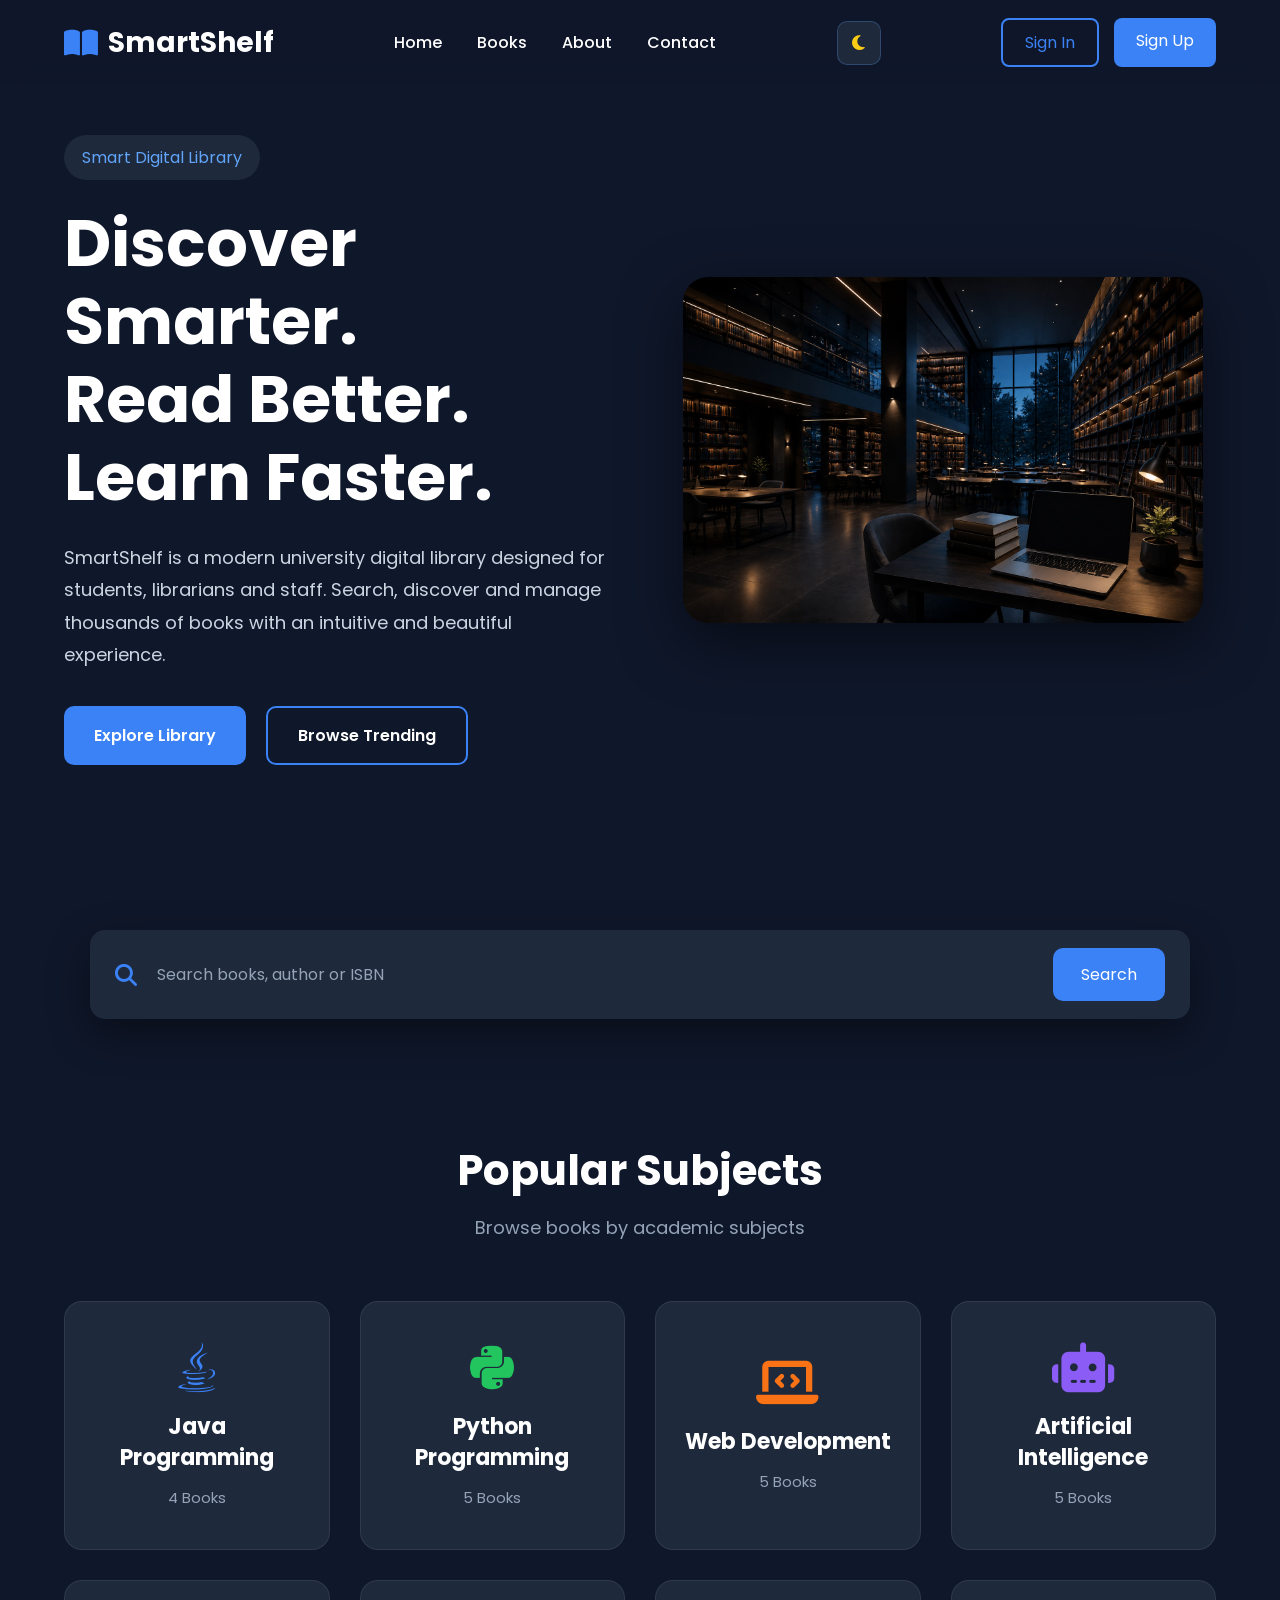
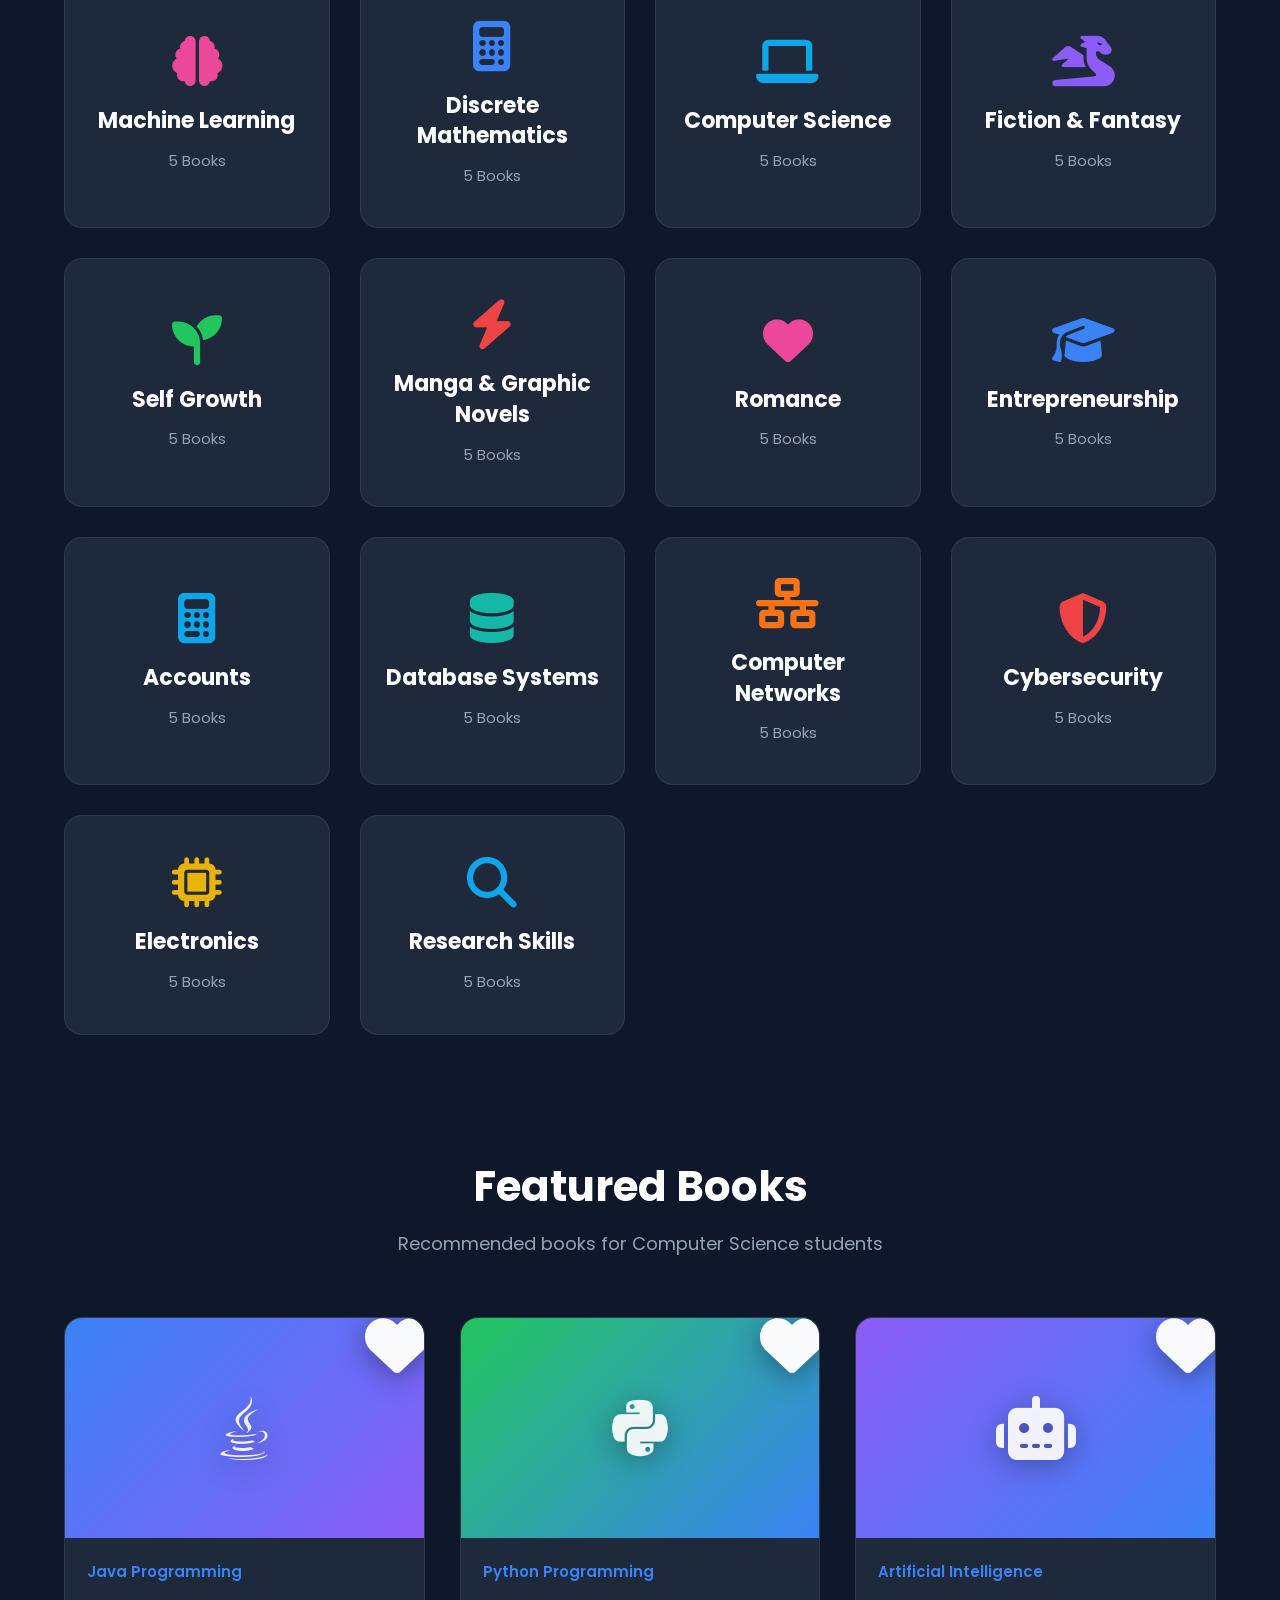
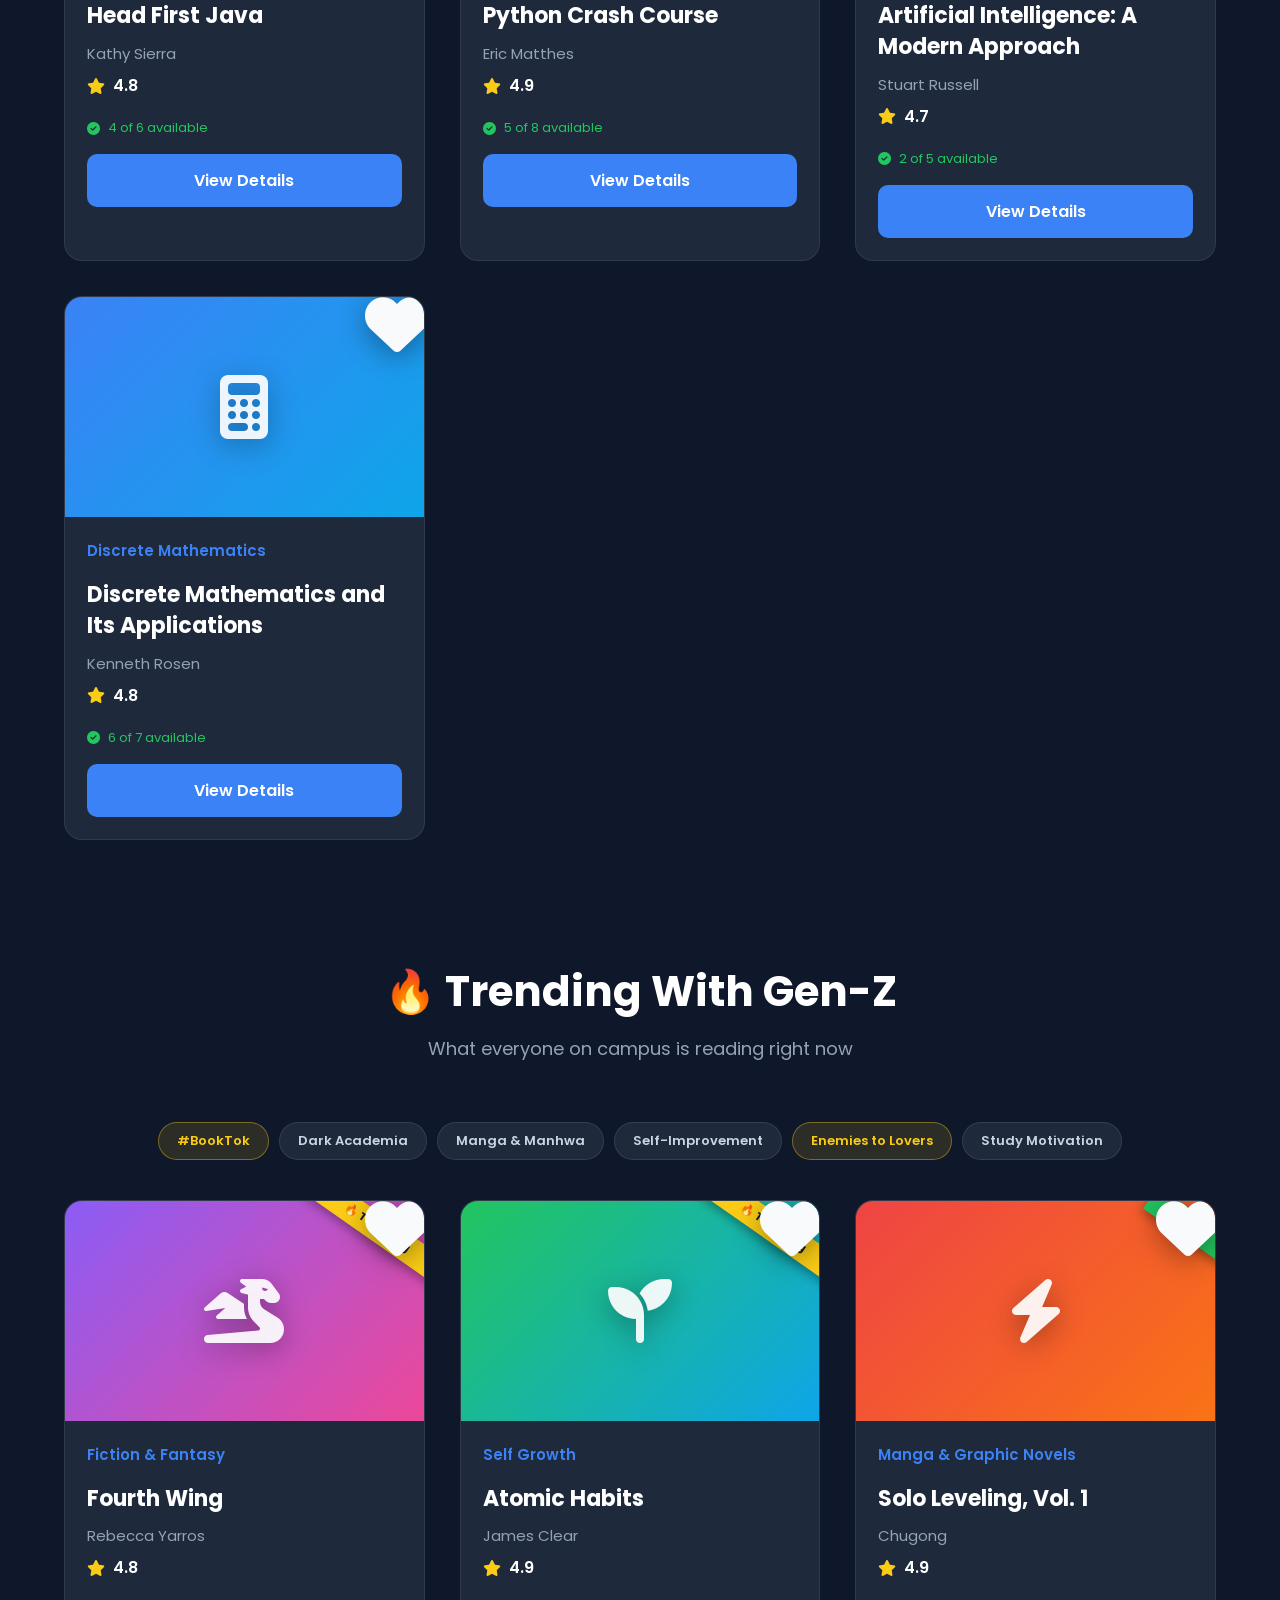
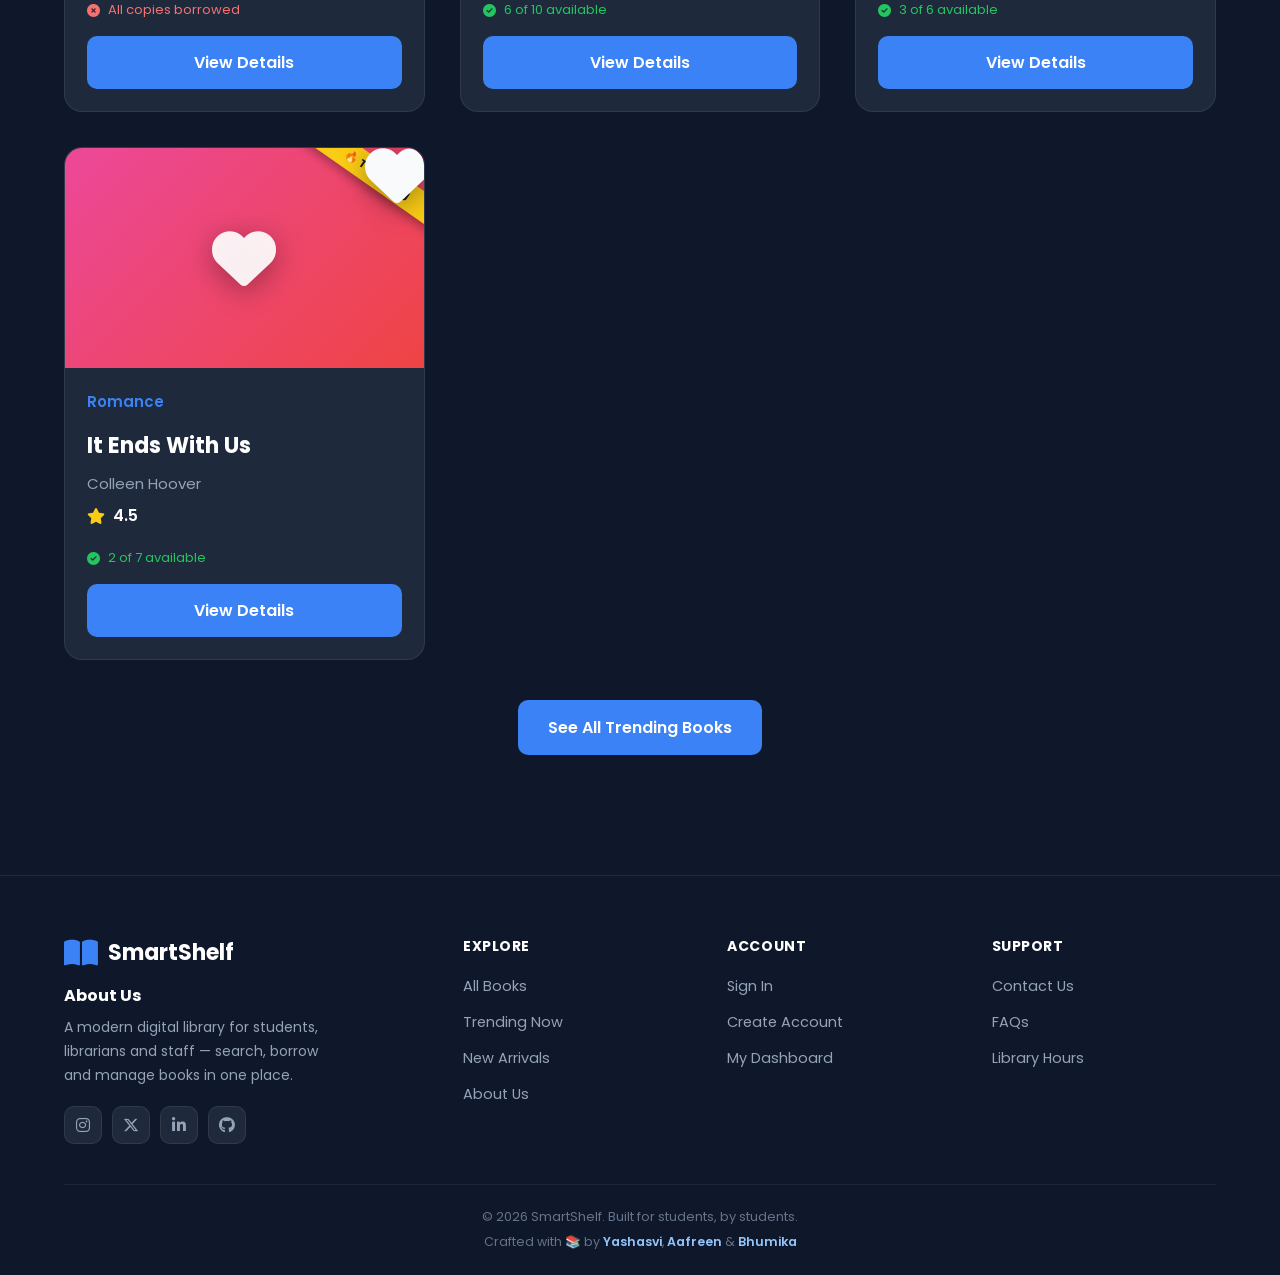
==== commit a789e919: "Add files via upload" ====
--- a/index.html
+++ b/index.html
@@ -220,17 +220,17 @@
 <section class="trending-section">
 
     <div class="section-title">
-        <h2>🔥 Trending Among Students</h2>
-        <p>Popular academic and skill-building reads on campus</p>
+        <h2>🔥 Trending With Gen-Z</h2>
+        <p>What everyone on campus is reading right now</p>
     </div>
 
     <div class="trend-tags">
-        <span class="trend-tag hot">#StudySkills</span>
-        <span class="trend-tag">Artificial Intelligence</span>
-        <span class="trend-tag">Machine Learning</span>
-        <span class="trend-tag">Academic Research</span>
-        <span class="trend-tag hot">Exam Preparation</span>
-        <span class="trend-tag">Student Productivity</span>
+        <span class="trend-tag hot">#BookTok</span>
+        <span class="trend-tag">Dark Academia</span>
+        <span class="trend-tag">Manga & Manhwa</span>
+        <span class="trend-tag">Self-Improvement</span>
+        <span class="trend-tag hot">Enemies to Lovers</span>
+        <span class="trend-tag">Study Motivation</span>
     </div>
 
     <div class="book-container" id="trendingBooksContainer">
--- a/style.css
+++ b/style.css
@@ -303,7 +303,7 @@
 
     max-width:1100px;
 
-    margin:-60px auto 100px;
+    margin:30px auto 100px;
 }
 
 .search-box{
@@ -1009,7 +1009,7 @@
     }
 
     .search-section {
-        margin: -20px auto 80px;
+        margin: 20px auto 80px;
     }
 }
 
@@ -1082,7 +1082,7 @@
 
     .search-section {
         width: 92%;
-        margin: 0 auto 70px;
+        margin: 15px auto 70px;
     }
 
     .search-box {
--- a/enhancements.css
+++ b/enhancements.css
@@ -62,3 +62,118 @@
     .reading-goal{ grid-template-columns:1fr; }
     .reservation-item{ align-items:flex-start; flex-wrap:wrap; }
 }
+
+/* =========================================================
+   JavaScript upgrade components
+   ========================================================= */
+.search-filter-group{ position:relative; }
+.search-suggestions{
+    position:absolute; top:calc(100% + 8px); left:0; right:0; z-index:30; display:none;
+    background:#0F172A; border:1px solid rgba(96,165,250,.28); border-radius:14px;
+    box-shadow:0 18px 45px rgba(0,0,0,.35); overflow:hidden;
+}
+.search-suggestions.open{ display:block; }
+.suggestion-item{
+    width:100%; border:0; border-bottom:1px solid rgba(255,255,255,.07); background:transparent;
+    color:#E2E8F0; display:flex; align-items:center; justify-content:space-between; gap:16px;
+    padding:11px 13px; text-align:left; cursor:pointer; font-family:'Poppins',sans-serif;
+}
+.suggestion-item:last-child{ border-bottom:0; }
+.suggestion-item:hover{ background:rgba(59,130,246,.13); }
+.suggestion-item span:first-child{ display:flex; flex-direction:column; min-width:0; }
+.suggestion-item strong{ white-space:nowrap; overflow:hidden; text-overflow:ellipsis; }
+.suggestion-item small{ color:#94A3B8; margin-top:2px; }
+.suggestion-rating{ color:#FBBF24; font-size:12px; white-space:nowrap; }
+body.light-mode .search-suggestions{ background:#fff; border-color:#CBD5E1; box-shadow:0 18px 45px rgba(15,23,42,.14); }
+body.light-mode .suggestion-item{ color:#0F172A; border-color:#E2E8F0; }
+
+.history-filter{
+    min-width:165px; padding:9px 12px; border-radius:10px; border:1px solid rgba(96,165,250,.28);
+    background:#0F172A; color:#E2E8F0; font-family:'Poppins',sans-serif; outline:none;
+}
+body.light-mode .history-filter{ background:#fff; color:#0F172A; border-color:#CBD5E1; }
+.fine-line{ color:#F59E0B !important; font-weight:600; margin-top:4px; }
+.queue-note{ margin-top:14px; color:#93C5FD; font-size:13px; }
+.queue-note i{ margin-right:6px; }
+
+/* Ratings and reviews */
+.reviews-panel{
+    width:90%; max-width:1100px; margin:0 auto 44px; padding:24px;
+    border:1px solid rgba(96,165,250,.2); border-radius:18px; background:#1E293B;
+    box-shadow:0 18px 45px rgba(0,0,0,.2);
+}
+.reviews-head{ display:flex; align-items:flex-start; justify-content:space-between; gap:20px; margin-bottom:18px; }
+.reviews-head h2{ margin:6px 0; font-size:24px; }
+.reviews-head p{ color:#94A3B8; }
+.rating-summary{ min-width:130px; text-align:center; background:#0F172A; border-radius:14px; padding:14px; }
+.rating-summary strong{ display:block; color:#FBBF24; font-size:24px; }
+.rating-summary span{ color:#94A3B8; font-size:12px; }
+.review-form{ background:#0F172A; border:1px solid rgba(255,255,255,.07); border-radius:14px; padding:16px; margin-bottom:18px; }
+.star-picker{ display:flex; gap:5px; margin-bottom:12px; }
+.star-choice{ border:0; background:transparent; color:#475569; font-size:22px; cursor:pointer; padding:2px; transition:.15s; }
+.star-choice:hover,.star-choice.active{ color:#FBBF24; transform:translateY(-1px); }
+.review-form textarea{ width:100%; min-height:90px; resize:vertical; border:1px solid #334155; background:#111827; color:#E2E8F0; border-radius:10px; padding:12px; font-family:'Poppins',sans-serif; }
+.review-form-actions{ display:flex; justify-content:flex-end; align-items:center; gap:10px; margin-top:10px; }
+.review-form-actions small{ margin-right:auto; color:#64748B; }
+.review-delete{ border:0; background:transparent; color:#F87171; cursor:pointer; font-weight:600; }
+.review-login-note{ display:flex; gap:10px; align-items:center; padding:14px; background:#0F172A; border-radius:12px; color:#94A3B8; margin-bottom:18px; }
+.review-login-note a{ color:#60A5FA; }
+.review-list{ display:grid; gap:12px; }
+.review-item{ display:flex; gap:12px; padding:14px 0; border-top:1px solid rgba(255,255,255,.08); }
+.review-avatar{ width:38px; height:38px; flex:0 0 38px; border-radius:50%; display:grid; place-items:center; background:rgba(59,130,246,.15); color:#60A5FA; font-weight:700; }
+.review-body{ flex:1; min-width:0; }
+.review-top{ display:flex; justify-content:space-between; gap:12px; }
+.review-top span{ color:#FBBF24; white-space:nowrap; }
+.review-body small{ color:#64748B; }
+.review-body p{ color:#CBD5E1; margin-top:5px; line-height:1.6; }
+.empty-review{ color:#94A3B8; padding:12px 0; }
+body.light-mode .reviews-panel{ background:#fff; border-color:#D7DEE8; box-shadow:0 12px 35px rgba(15,23,42,.08); }
+body.light-mode .reviews-head p,body.light-mode .review-body p{ color:#475569; }
+body.light-mode .rating-summary,body.light-mode .review-form,body.light-mode .review-login-note{ background:#F1F5F9; }
+body.light-mode .review-form textarea{ background:#fff; color:#0F172A; border-color:#CBD5E1; }
+body.light-mode .review-item{ border-color:#E2E8F0; }
+
+/* Admin analytics and live filters */
+.admin-analytics{ display:grid; grid-template-columns:repeat(3,1fr); gap:14px; margin:0 0 24px; }
+.analytics-card{ background:#1E293B; border:1px solid rgba(255,255,255,.08); border-radius:14px; padding:16px; }
+.analytics-card span{ color:#94A3B8; font-size:12px; text-transform:uppercase; letter-spacing:.06em; }
+.analytics-card strong{ display:block; color:#F8FAFC; font-size:24px; margin:4px 0 2px; }
+.analytics-card small{ color:#64748B; }
+.analytics-card.analytics-wide{ grid-column:span 1; }
+.admin-filter-row{ display:flex; align-items:center; gap:12px; margin:0 0 14px; flex-wrap:wrap; }
+.admin-search{ position:relative; flex:1; min-width:240px; }
+.admin-search i{ position:absolute; left:13px; top:50%; transform:translateY(-50%); color:#64748B; }
+.admin-search input{ width:100%; padding:10px 12px 10px 38px; border:1px solid rgba(96,165,250,.28); border-radius:10px; background:#0F172A; color:#E2E8F0; font-family:'Poppins',sans-serif; }
+body.light-mode .analytics-card{ background:#fff; border-color:#D7DEE8; }
+body.light-mode .analytics-card strong{ color:#0F172A; }
+body.light-mode .admin-search input{ background:#fff; color:#0F172A; border-color:#CBD5E1; }
+
+@media(max-width:850px){
+    .admin-analytics{ grid-template-columns:repeat(2,1fr); }
+    .reviews-head{ flex-direction:column; }
+    .rating-summary{ text-align:left; }
+}
+@media(max-width:600px){
+    .admin-analytics{ grid-template-columns:1fr; }
+    .review-form-actions{ flex-wrap:wrap; }
+    .review-form-actions small{ width:100%; }
+    .review-top{ flex-direction:column; gap:3px; }
+}
+
+
+/* =========================================================
+   SmartShelf v2 — interactive JavaScript feature UI
+   ========================================================= */
+.voice-search-wrap{position:relative;display:flex;align-items:center;gap:8px}.voice-search-wrap input{flex:1}.voice-btn{width:42px;height:42px;border:1px solid rgba(96,165,250,.3);border-radius:10px;background:#0F172A;color:#60A5FA;cursor:pointer;display:grid;place-items:center;transition:.2s}.voice-btn:hover,.voice-btn.listening{background:#2563EB;color:#fff;transform:translateY(-1px)}body.light-mode .voice-btn{background:#fff;border-color:#CBD5E1}
+.catalog-tools{width:90%;max-width:1100px;margin:-12px auto 26px;display:flex;align-items:center;justify-content:space-between;gap:14px;flex-wrap:wrap}.catalog-tool-actions{display:flex;gap:10px;flex-wrap:wrap}.tool-btn{border:1px solid rgba(96,165,250,.28);background:#1E293B;color:#E2E8F0;border-radius:11px;padding:10px 14px;font:600 13px 'Poppins',sans-serif;cursor:pointer;transition:.2s}.tool-btn:hover{border-color:#60A5FA;transform:translateY(-1px)}.tool-btn.primary{background:#2563EB;color:#fff}.tool-btn:disabled{opacity:.45;cursor:not-allowed;transform:none}body.light-mode .tool-btn{background:#fff;color:#0F172A;border-color:#CBD5E1}body.light-mode .tool-btn.primary{background:#2563EB;color:#fff}
+.recent-searches{display:flex;align-items:center;gap:8px;flex-wrap:wrap;color:#94A3B8;font-size:12px}.recent-chip{border:1px solid rgba(148,163,184,.25);background:rgba(15,23,42,.55);color:#CBD5E1;border-radius:999px;padding:6px 10px;cursor:pointer}.recent-chip:hover{border-color:#60A5FA;color:#fff}.recent-clear{border:0;background:transparent;color:#F87171;cursor:pointer;font-size:12px}body.light-mode .recent-chip{background:#F1F5F9;color:#334155}
+.catalog-loading{width:90%;max-width:1100px;margin:0 auto 18px;padding:12px 15px;border:1px solid rgba(96,165,250,.18);border-radius:12px;color:#93C5FD;background:rgba(37,99,235,.08);display:none}.catalog-loading.show{display:block}.catalog-loading i{margin-right:8px}
+.book-card{position:relative}.compare-select{position:absolute;left:10px;top:10px;z-index:5;border:1px solid rgba(255,255,255,.24);border-radius:999px;background:rgba(15,23,42,.82);color:#E2E8F0;padding:7px 10px;font:600 11px 'Poppins',sans-serif;cursor:pointer;backdrop-filter:blur(6px)}.compare-select.active{background:#2563EB;border-color:#60A5FA;color:#fff}.compare-select i{margin-right:5px}
+.compare-modal{position:fixed;inset:0;background:rgba(2,6,23,.78);display:none;align-items:center;justify-content:center;padding:20px;z-index:5000}.compare-modal.open{display:flex}.compare-box{width:min(1100px,96vw);max-height:88vh;overflow:auto;background:#0F172A;border:1px solid #334155;border-radius:20px;padding:22px;box-shadow:0 24px 70px rgba(0,0,0,.5)}.compare-head{display:flex;justify-content:space-between;align-items:center;gap:15px;margin-bottom:18px}.compare-head h2{margin:0}.compare-close{border:0;background:#1E293B;color:#E2E8F0;width:38px;height:38px;border-radius:50%;font-size:22px;cursor:pointer}.compare-table{width:100%;border-collapse:collapse;min-width:720px}.compare-table th,.compare-table td{padding:13px;border-bottom:1px solid #263244;text-align:left;vertical-align:top}.compare-table th:first-child,.compare-table td:first-child{position:sticky;left:0;background:#0F172A;color:#93C5FD;z-index:1}.compare-book-title{font-size:17px;color:#F8FAFC}.compare-good{color:#4ADE80;font-weight:700}body.light-mode .compare-box{background:#fff;border-color:#CBD5E1}body.light-mode .compare-table th:first-child,body.light-mode .compare-table td:first-child{background:#fff}body.light-mode .compare-book-title{color:#0F172A}
+.surprise-card{position:fixed;right:20px;bottom:22px;width:min(340px,calc(100vw - 40px));background:#172554;border:1px solid #3B82F6;border-radius:16px;padding:16px;z-index:3500;box-shadow:0 18px 50px rgba(0,0,0,.4);display:none}.surprise-card.show{display:block;animation:slideUp .22s ease}.surprise-card h3{margin:0 0 6px}.surprise-card p{color:#BFDBFE;font-size:13px}.surprise-actions{display:flex;gap:8px;margin-top:12px}.surprise-actions a,.surprise-actions button{flex:1;text-align:center;border:0;border-radius:9px;padding:9px;text-decoration:none;font:600 12px 'Poppins',sans-serif;cursor:pointer}.surprise-actions a{background:#2563EB;color:white}.surprise-actions button{background:#1E3A8A;color:#DBEAFE}
+.undo-toast{position:fixed;left:50%;bottom:24px;transform:translate(-50%,20px);opacity:0;background:#111827;border:1px solid #475569;color:#F8FAFC;border-radius:12px;padding:12px 14px;z-index:6000;display:flex;align-items:center;gap:16px;box-shadow:0 16px 44px rgba(0,0,0,.38);transition:.2s}.undo-toast.show{opacity:1;transform:translate(-50%,0)}.undo-toast button{border:0;background:transparent;color:#60A5FA;font-weight:700;cursor:pointer}
+.command-palette{position:fixed;inset:0;background:rgba(2,6,23,.72);display:none;align-items:flex-start;justify-content:center;padding-top:12vh;z-index:7000}.command-palette.open{display:flex}.command-box{width:min(620px,92vw);background:#111827;border:1px solid #334155;border-radius:18px;overflow:hidden;box-shadow:0 28px 90px rgba(0,0,0,.55)}.command-search{display:flex;align-items:center;gap:12px;padding:14px 16px;border-bottom:1px solid #263244}.command-search>i{color:#60A5FA}.command-search input{flex:1;border:0;outline:0;background:transparent;color:#F8FAFC;font:500 16px 'Poppins',sans-serif}.command-box kbd{background:#1E293B;border:1px solid #475569;border-radius:6px;padding:2px 6px;color:#CBD5E1;font-size:11px}.command-list{padding:8px;max-height:360px;overflow:auto}.command-item{width:100%;border:0;background:transparent;color:#E2E8F0;border-radius:10px;padding:11px 12px;display:grid;grid-template-columns:28px 1fr 20px;align-items:center;text-align:left;cursor:pointer}.command-item:hover{background:#1E293B}.command-item>i:first-child{color:#60A5FA}.command-item>i:last-child{color:#64748B}.command-hint{padding:10px 14px;border-top:1px solid #263244;color:#64748B;font-size:11px}.command-empty{padding:15px;color:#94A3B8}body.light-mode .command-box{background:#fff;border-color:#CBD5E1}body.light-mode .command-search input,body.light-mode .command-item{color:#0F172A}body.light-mode .command-item:hover{background:#F1F5F9}
+.streak-panel{display:grid;grid-template-columns:220px 1fr;gap:20px;align-items:stretch}.streak-card{border-radius:16px;padding:20px;background:linear-gradient(135deg,#7C2D12,#EA580C);color:#fff;display:flex;align-items:center;gap:14px}.streak-card i{font-size:34px}.streak-card strong{display:block;font-size:30px}.streak-card span{font-size:12px;color:#FFEDD5}.badge-grid{display:grid;grid-template-columns:repeat(3,1fr);gap:10px}.achievement{border:1px solid rgba(148,163,184,.18);border-radius:13px;padding:12px;background:#0F172A;display:flex;gap:10px;align-items:center}.achievement.locked{opacity:.42;filter:grayscale(.7)}.achievement i{width:36px;height:36px;border-radius:50%;display:grid;place-items:center;background:rgba(59,130,246,.14);color:#60A5FA}.achievement strong{display:block;font-size:12px}.achievement span{display:block;color:#64748B;font-size:10px;margin-top:2px}body.light-mode .achievement{background:#F8FAFC;border-color:#E2E8F0}
+.review-draft-note{color:#60A5FA!important;font-weight:600}.admin-log{display:grid;gap:8px}.admin-log-item{display:grid;grid-template-columns:34px 1fr auto;gap:10px;align-items:center;padding:11px 12px;border:1px solid rgba(148,163,184,.14);border-radius:11px;background:#0F172A}.admin-log-item i{width:32px;height:32px;border-radius:50%;display:grid;place-items:center;background:rgba(59,130,246,.14);color:#60A5FA}.admin-log-item strong{display:block;font-size:12px}.admin-log-item span,.admin-log-item time{color:#64748B;font-size:10px}body.light-mode .admin-log-item{background:#F8FAFC;border-color:#E2E8F0}
+@keyframes slideUp{from{opacity:0;transform:translateY(12px)}to{opacity:1;transform:none}}
+@media(max-width:800px){.streak-panel{grid-template-columns:1fr}.badge-grid{grid-template-columns:repeat(2,1fr)}.catalog-tools{align-items:flex-start}.compare-box{padding:15px}}@media(max-width:520px){.badge-grid{grid-template-columns:1fr}.catalog-tool-actions{width:100%}.tool-btn{flex:1}.voice-search-wrap{align-items:stretch}.undo-toast{width:calc(100% - 28px);justify-content:space-between}}
